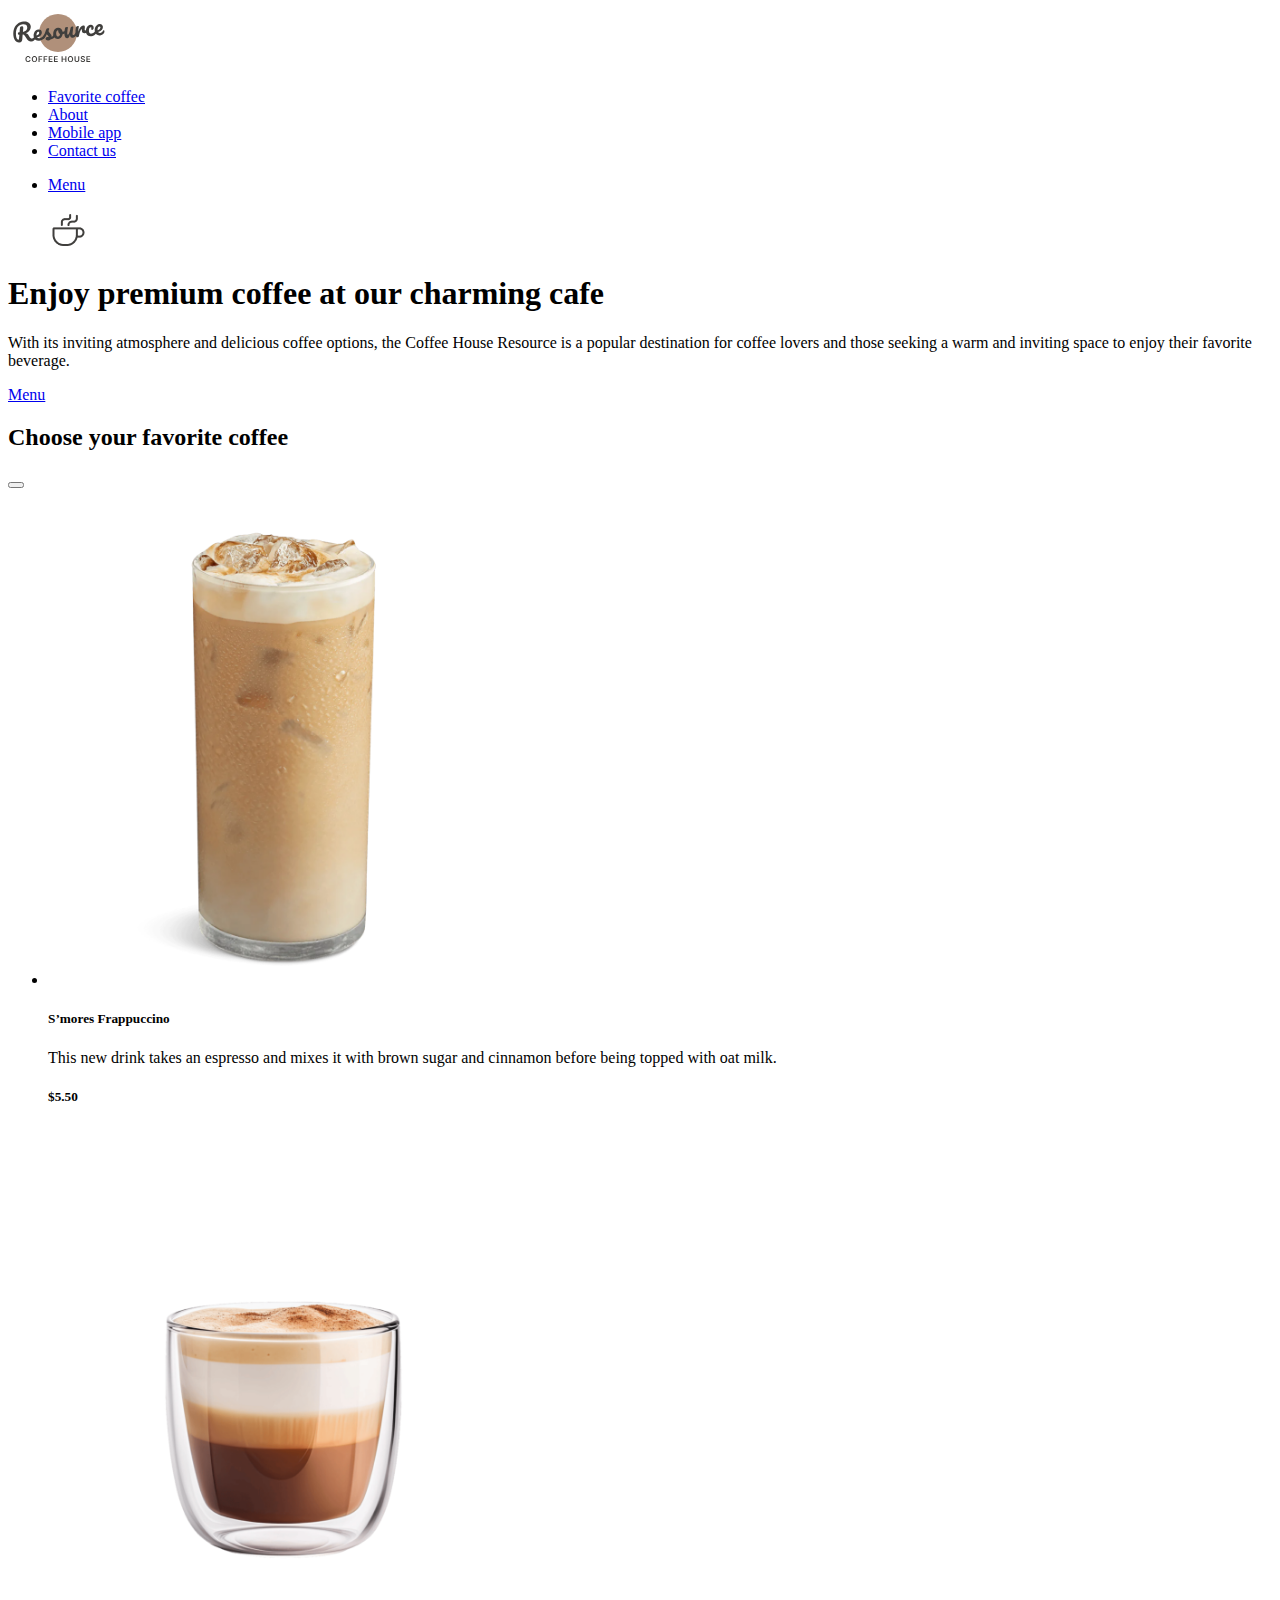
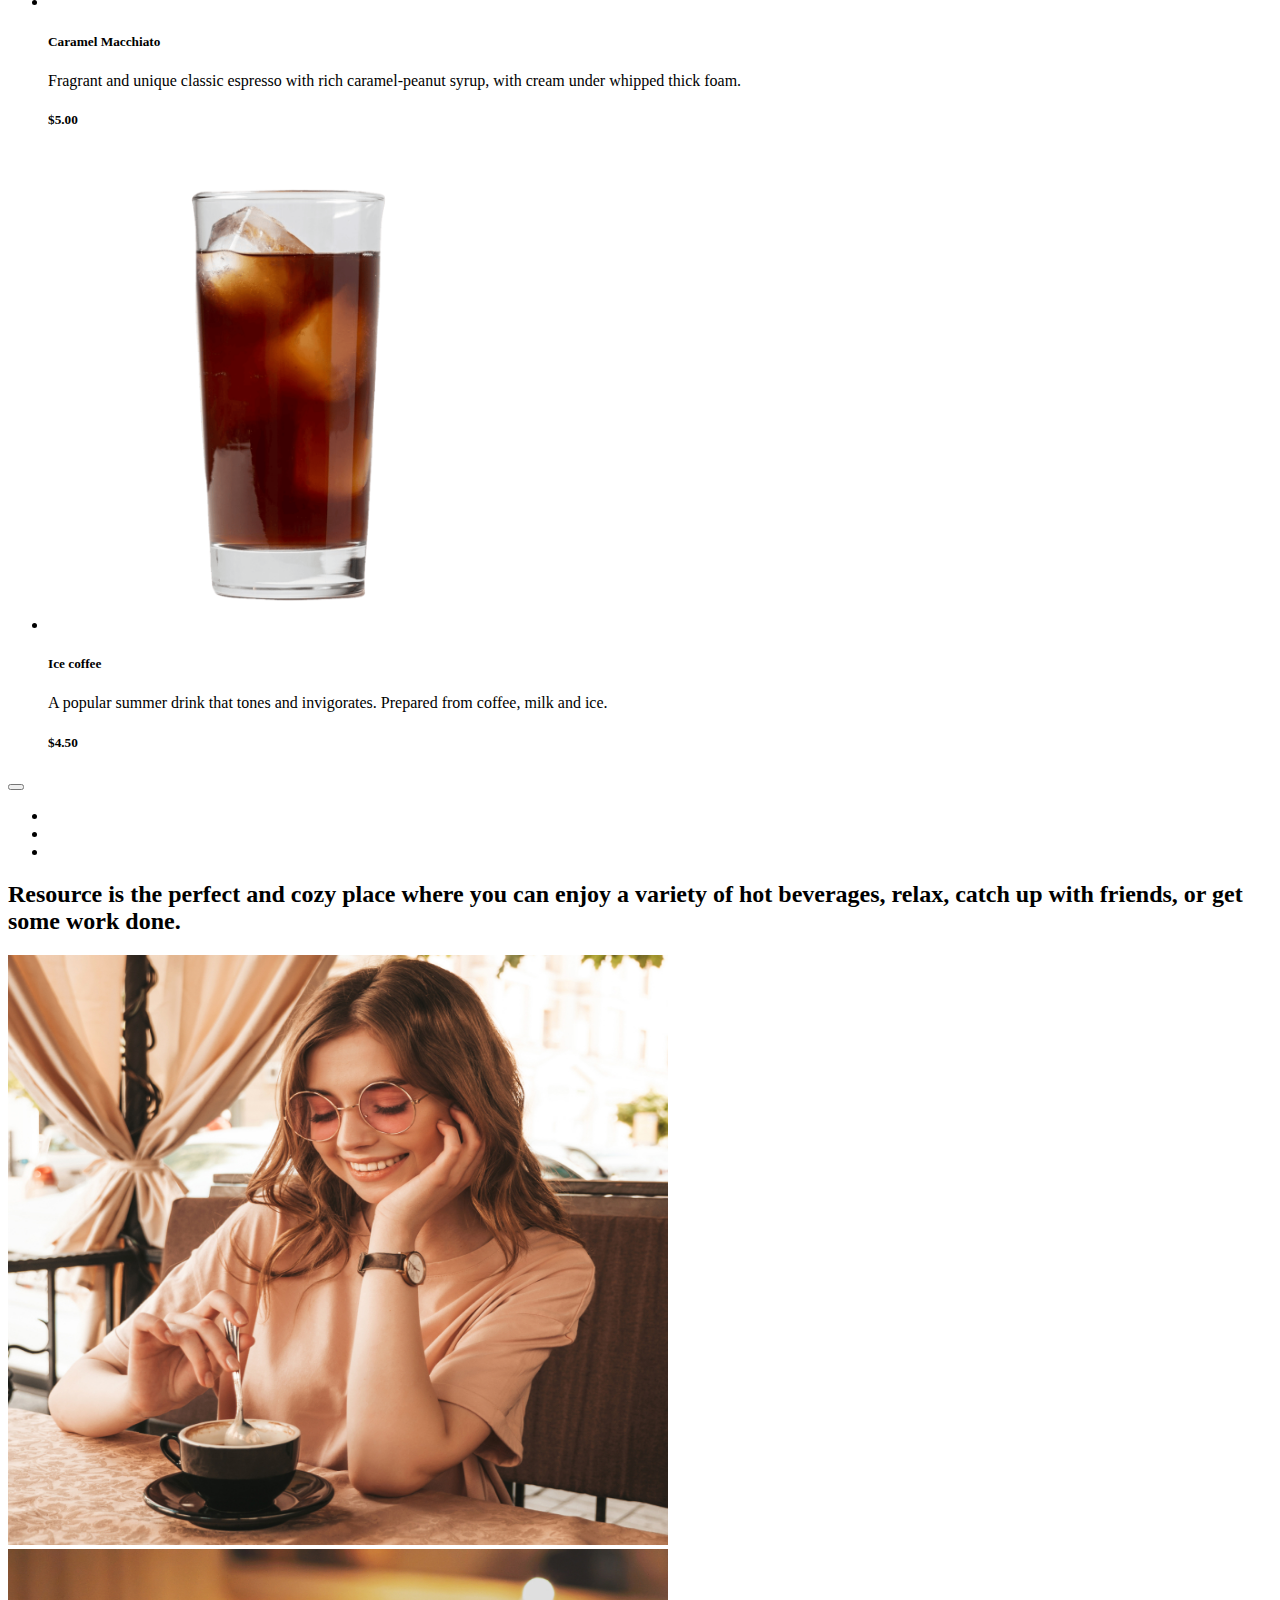
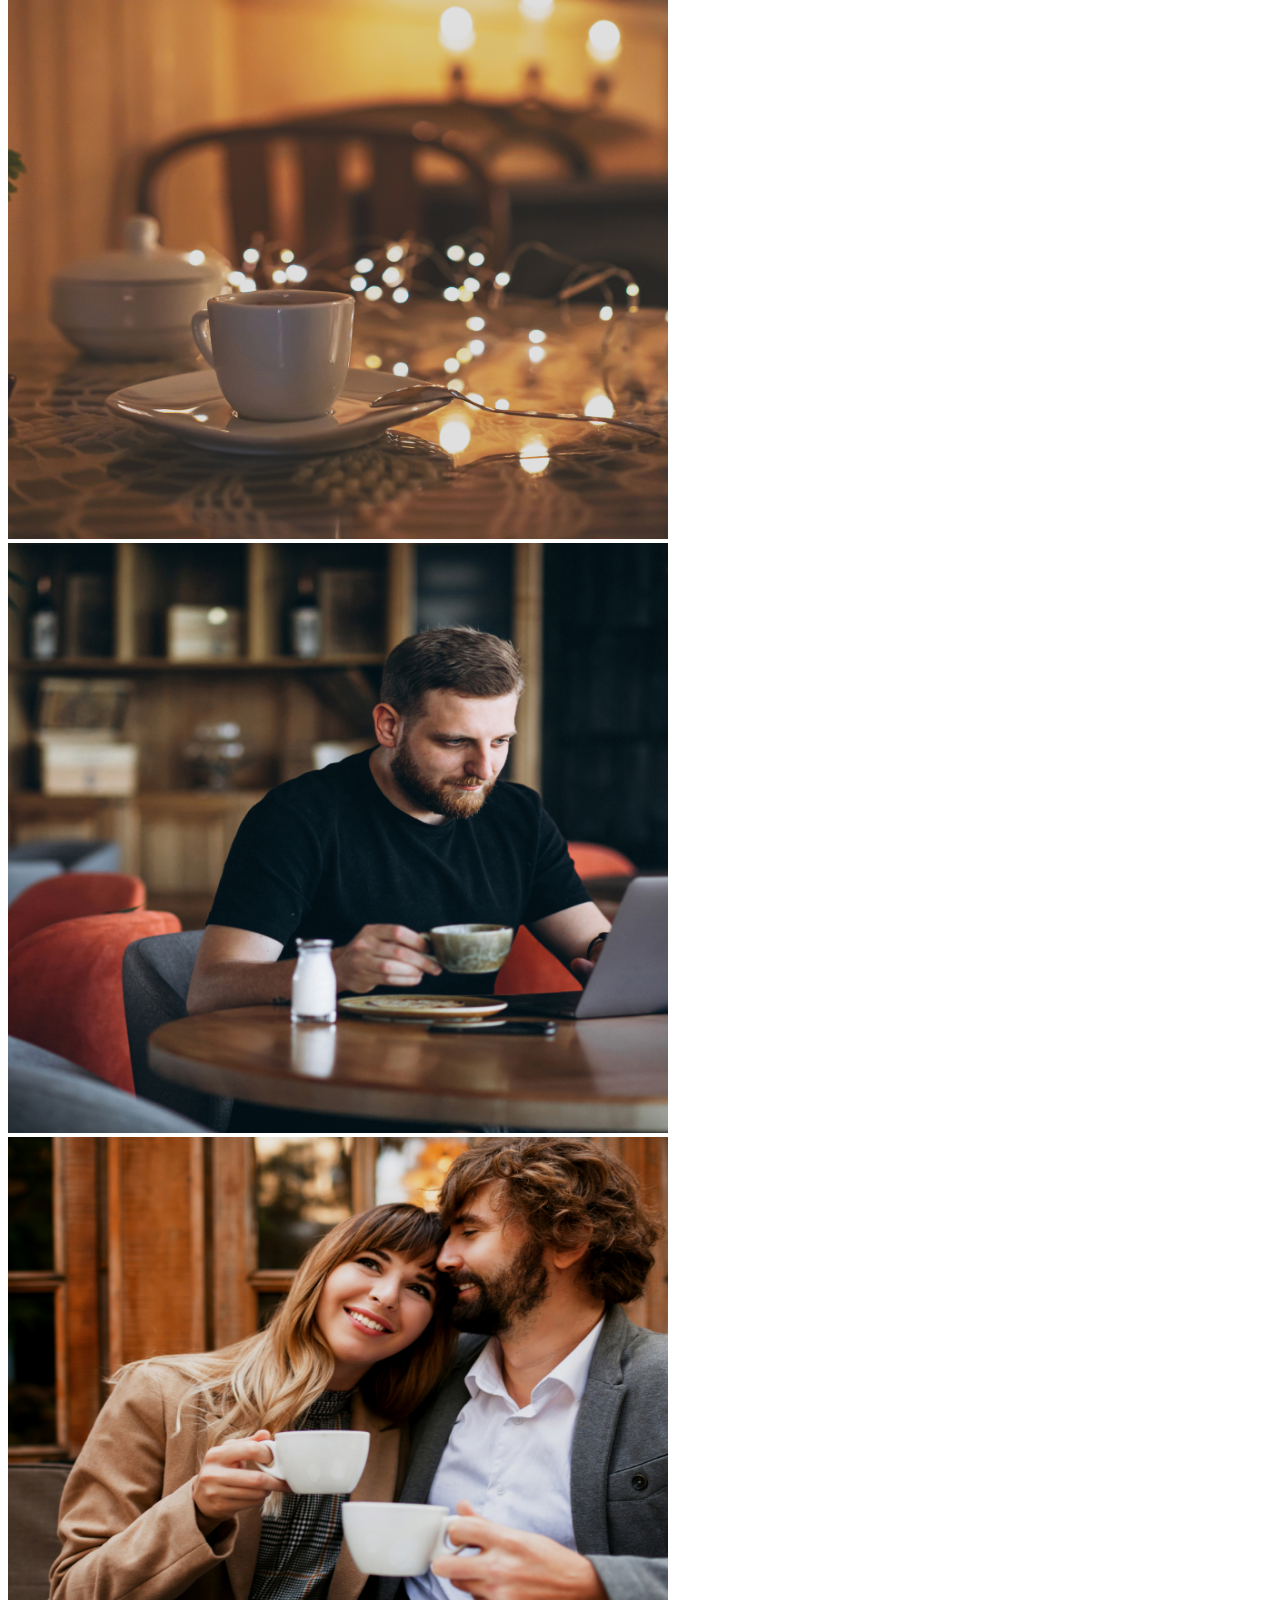
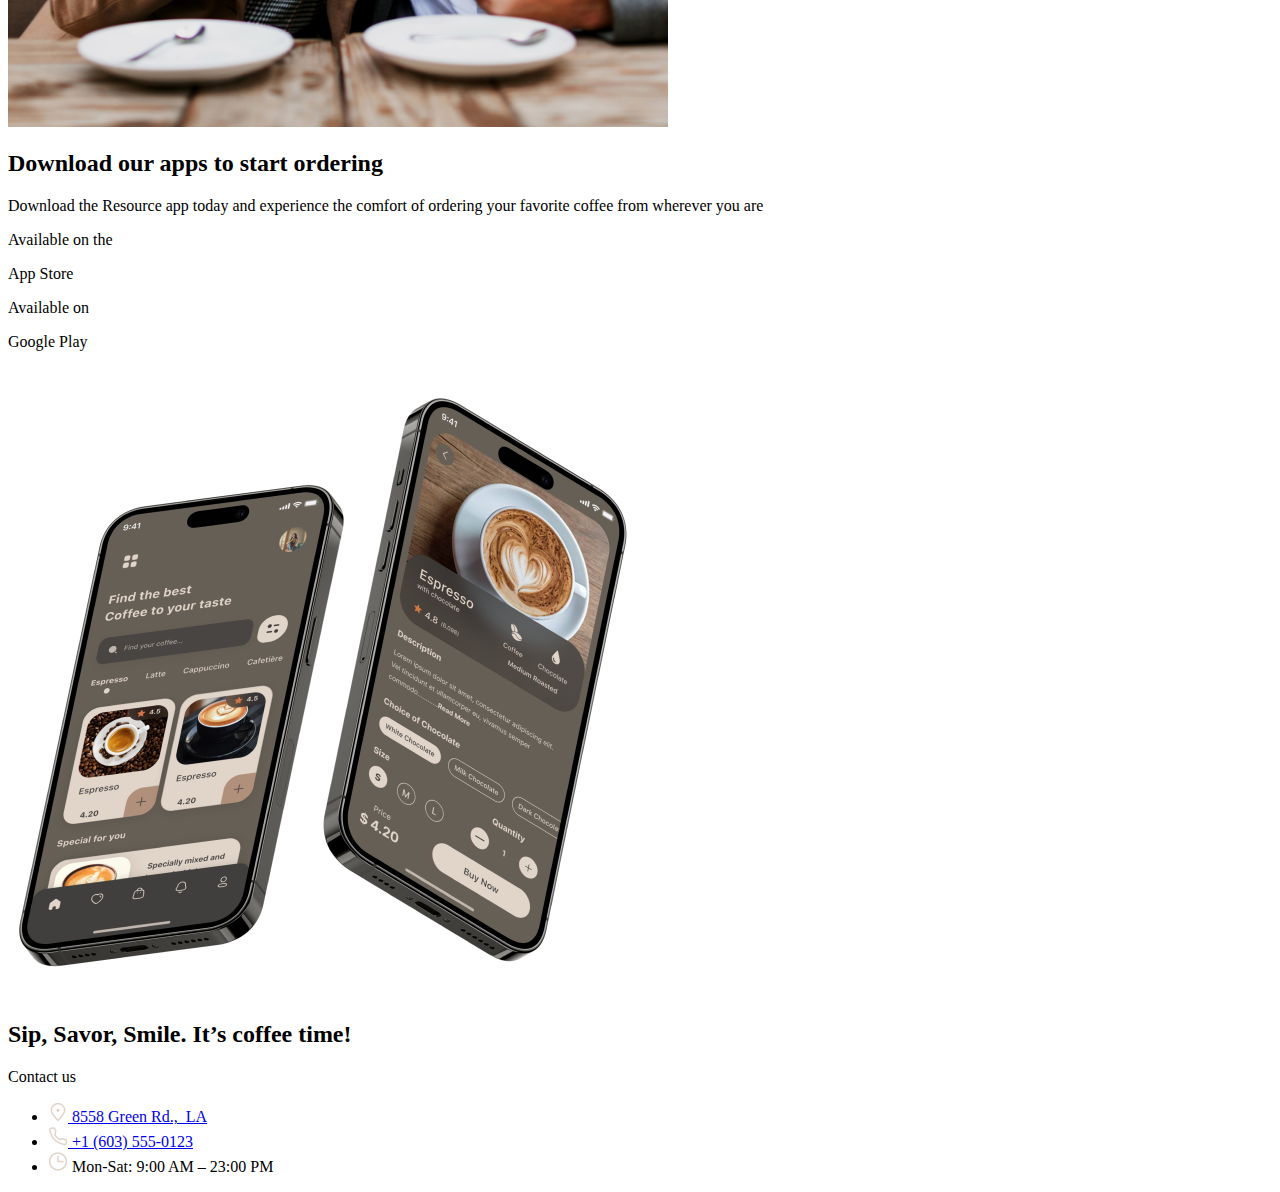
==== coffee-house/index.html @ 1611b00a "feat: add all code in  index.html" ====
<!DOCTYPE html>
<html lang="en">
  <head>
    <meta charset="UTF-8">
    <meta name="viewport" content="width=device-width, initial-scale=1.0">
    <link rel="stylesheet" href="./src/css/style.css">
    <link
      rel="shortcut icon"
      href="./src/assets/icons/imgonline-com-ua-favicon-4GLVFytYaJ9T.ico"
    >
    <link rel="preconnect" href="https://fonts.googleapis.com">
    <link rel="preconnect" href="https://fonts.gstatic.com" crossorigin>
    <link
      href="https://fonts.googleapis.com/css2?family=Inter:wght@400;600&display=swap"
      rel="stylesheet"
    >
    <title>Coffee house</title>
  </head>

  <body class="body">
    <div class="wrapper">
      <header class="header">
        <a class="header-logo-link menu-logo" href="#">
          <span class="logo"
            ><img src="./src/assets/icons/logo.svg" alt="logo"
            ></span>
        </a>
        <div class="header-menu">
          <div class="burger"></div>
          <nav class="nav-menu">
            <ul class="nav-list">
              <li class="nav-item">
                <a class="nav-link" href="#favourites-coffee"
                  >Favorite coffee</a
                >
              </li>
              <li class="nav-item">
                <a class="nav-link" href="#about">About</a>
              </li>
              <li class="nav-item">
                <a class="nav-link" href="#mobile-app">Mobile app</a>
              </li>
              <li class="nav-item">
                <a class="nav-link" href="#footer">Contact us</a>
              </li>
              <li class="nav-item">
                <a
                  class="nav-link menu-link"
                  href="./src/menu.html"
                  target="_blank"
                >
                  <p class="header-coffee">Menu</p>
                  <div>
                    <img
                      src="./src/assets/icons/coffee-cup.png"
                      alt="coffee-cup"
                    >
                  </div>
                </a>
              </li>
            </ul>
          </nav>
        </div>
      </header>
      <main>
        <section id="enjoy">
          <div class="enjoy-block">
            <div class="enjoy-text-block">
              <h1 class="title-enjoy titles">
                <span class="title-span">Enjoy</span> premium coffee at our
                charming cafe
              </h1>
              <p class="subtitle-enjoy">
                With its inviting atmosphere and delicious coffee options, the
                Coffee House Resource is a popular destination for coffee lovers
                and those seeking a warm and inviting space to enjoy their
                favorite beverage.
              </p>
              <a href="./src/menu.html" target="_blank">
                <div class="btn-menu"><p>Menu</p></div>
              </a>
            </div>
          </div>
        </section>
        <section id="favourites-coffee">
          <h2 class="titles title-favourites">
            Choose your <span class="title-span">favorite</span> coffee
          </h2>
          <div class="slider-block">
            <button class="arrow-button prev-btn"></button>
            <div class="slider-container">
              <ul class="slider">
                <li class="slider-item">
                  <div class="coffee-block">
                    <img
                      src="./src/assets/main-img/coffee-slider-1.png"
                      alt="coffee-slider-1"
                      width="480"
                      height="480"
                    >
                    <h5 class="slider-description">S’mores Frappuccino</h5>
                    <p class="slider-subtitle">
                      This new drink takes an espresso and mixes it with brown
                      sugar and cinnamon before being topped with oat milk.
                    </p>
                    <h5 class="slider-description">$5.50</h5>
                  </div>
                </li>
                <li class="slider-item">
                  <div class="coffee-block">
                    <img
                      src="./src/assets/main-img/coffee-slider-2.png"
                      alt="coffee-slider-2"
                      width="480"
                      height="480"
                    >
                    <h5 class="slider-description">Caramel Macchiato</h5>
                    <p class="slider-subtitle">
                      Fragrant and unique classic espresso with rich
                      caramel-peanut syrup, with cream under whipped thick foam.
                    </p>
                    <h5 class="slider-description">$5.00</h5>
                  </div>
                </li>
                <li class="slider-item">
                  <div class="coffee-block">
                    <img
                      src="./src/assets/main-img/coffee-slider-3.png"
                      alt="coffee-slider-3"
                      width="480"
                      height="480"
                    >
                    <h5 class="slider-description">Ice coffee</h5>
                    <p class="slider-subtitle">
                      A popular summer drink that tones and invigorates.
                      Prepared from coffee, milk and ice.
                    </p>
                    <h5 class="slider-description">$4.50</h5>
                  </div>
                </li>
              </ul>
            </div>
            <button class="arrow-button next-btn"></button>
          </div>
          <ul class="indicators-block">
            <li class="indicator active-indicator"></li>
            <li class="indicator"></li>
            <li class="indicator"></li>
          </ul>
        </section>
        <section id="about">
          <h2 class="titles title-about">
            Resource is
            <span class="title-span"> the perfect and cozy place</span> where
            you can enjoy a variety of hot beverages, relax, catch up with
            friends, or get some work done.
          </h2>
          <div class="img-block">
            <div class="first-img-block">
              <div class="each-img-block">
                <img
                  class="img-about"
                  src="./src/assets/main-img/about-1.jpg"
                  alt="about"
                  width="660"
                  height="590"
                >
              </div>
              <div class="each-img-block-small">
                <img
                  class="img-about-small"
                  src="./src/assets/main-img/about-2.jpg"
                  alt="about"
                  width="660"
                  height="590"
                >
              </div>
            </div>
            <div class="second-img-block">
              <div class="each-img-block-small">
                <img
                  class="img-about-small"
                  src="./src/assets/main-img/about-3.jpg"
                  alt="about"
                  width="660"
                  height="590"
                >
              </div>
              <div class="each-img-block">
                <img
                  class="img-about"
                  src="./src/assets/main-img/about-4.jpg"
                  alt="about"
                  width="660"
                  height="590"
                >
              </div>
            </div>
          </div>
        </section>
        <section id="mobile-app">
          <div class="text-block-app">
            <h2 class="titles title-app">
              <span class="title-span">Download</span>
              our apps to start ordering
            </h2>
            <p class="app-subtitle">
              Download the Resource app today and experience the comfort of
              ordering your favorite coffee from wherever you are
            </p>
            <div class="download-block">
              <div class="download apple-load">
                <p class="first-apple-subtitle">Available on the</p>
                <p>App Store</p>
              </div>
              <div class="download google-load">
                <p class="first-google-subtitle">Available on</p>
                <p class="last-google-subtitle">Google Play</p>
              </div>
            </div>
          </div>
          <div class="img-app">
            <img src="./src/assets/main-img/mobile-screens.png" alt="mobile-screens">
          </div>
        </section>
      </main>
      <footer id="footer">
        <div class="visit-us">
          <h2 class="titles title-footer">
            Sip, Savor, Smile. <span class="title-span">It’s coffee time!</span>
          </h2>
          <div class="icons-contacts">
            <a href="https://twitter.com/?lang=uk" target="_blank">
              <div class="icon-contacts twiter"></div>
            </a>
            <a href="https://www.instagram.com/" target="_blank">
              <div class="icon-contacts instagram"></div>
            </a>
            <a href="https://uk-ua.facebook.com/" target="_blank">
              <div class="icon-contacts facebook"></div>
            </a>
          </div>
        </div>
        <div class="contacts">
          <p class="title-contact">Contact us</p>
          <ul class="contacts-list">
            <li class="contacts-item">
              <a
                class="contacts-link"
                href="https://www.google.com/maps/search/8558+Green+Rd,+%D0%A0%D0%B8%D0%B2%D1%81,+LA,+%D0%A1%D0%A8%D0%90/@34.0206085,-118.7413744,10z/data=!3m1!4b1?entry=ttu"
                target="_blank"
              >
                <span class="logo-contacts"
                  ><img src="./src/assets/icons/pin-alt.png" alt="location"
                  >
                </span>
                <span>8558 Green Rd.,&nbsp;&nbsp;LA</span>
              </a>
            </li>
            <li class="contacts-item">
              <a class="contacts-link" href="tel:+1%20(603)%20555-0123">
                <span class="logo-contacts"
                  ><img src="./src/assets/icons/phone.png" alt="phone"
                  >
                </span>
                <span>+1 (603) 555-0123</span>
              </a>
            </li>
            <li class="contacts-item">
              <span class="logo-contacts"
                ><img src="./src/assets/icons/clock.png" alt="clock"
                >
              </span>
              <span>Mon-Sat: 9:00 AM – 23:00 PM</span>
            </li>
          </ul>
        </div>
      </footer>
    </div>
    <div class="overlay"></div>
    <script type="module" src="./src/utils/index.js"></script>
  </body>
</html>
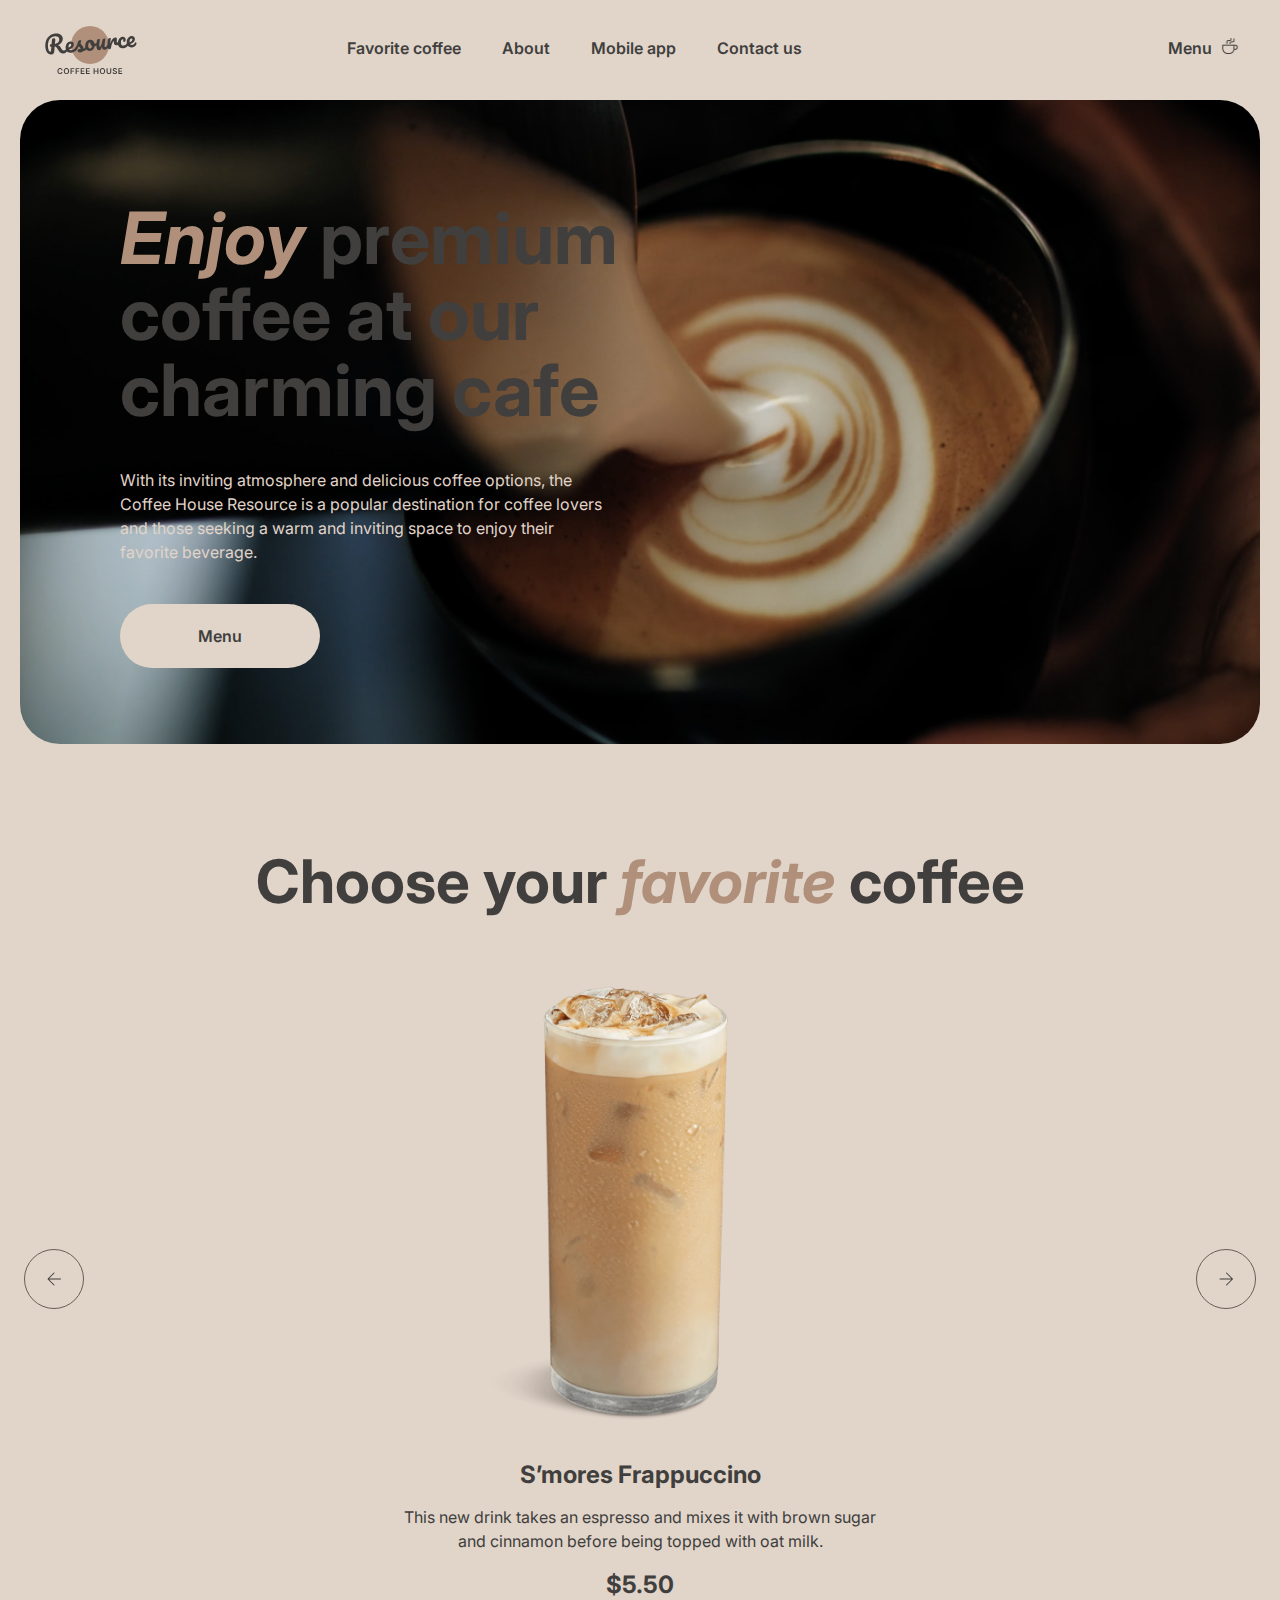
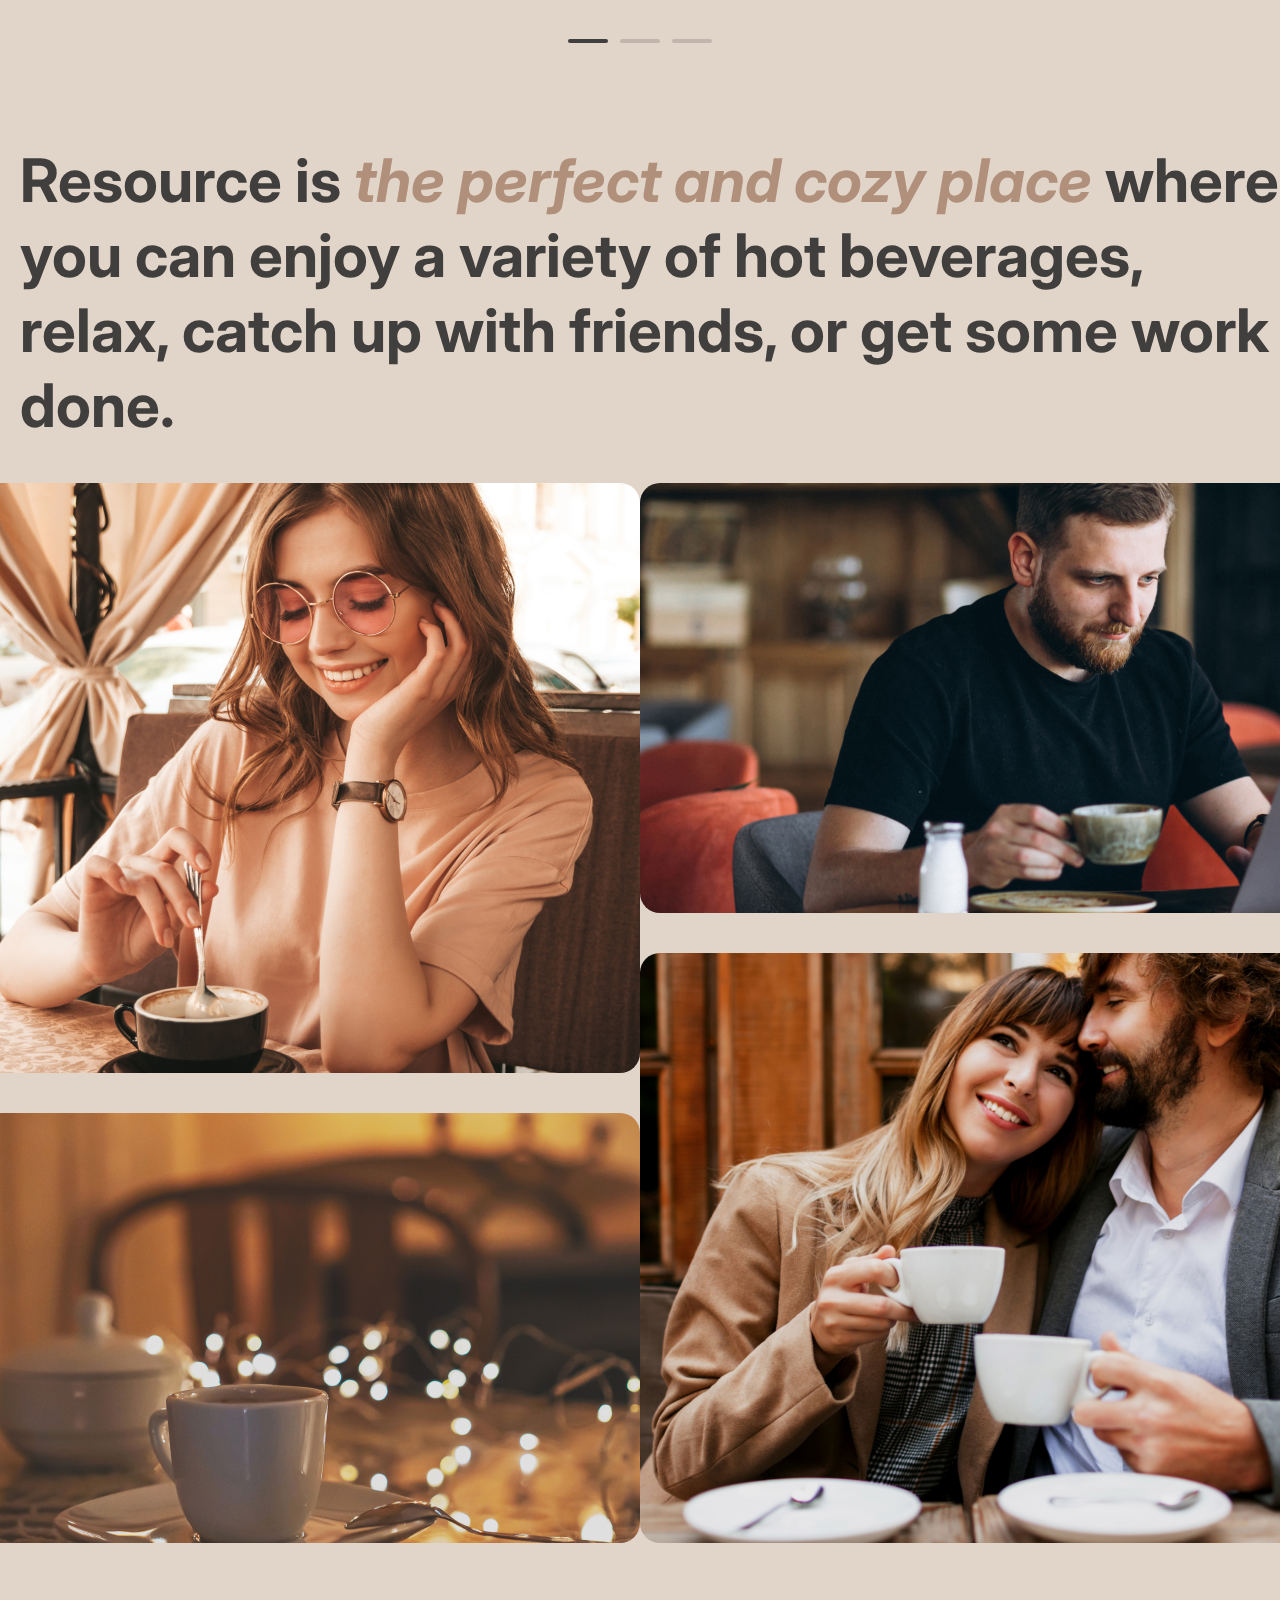
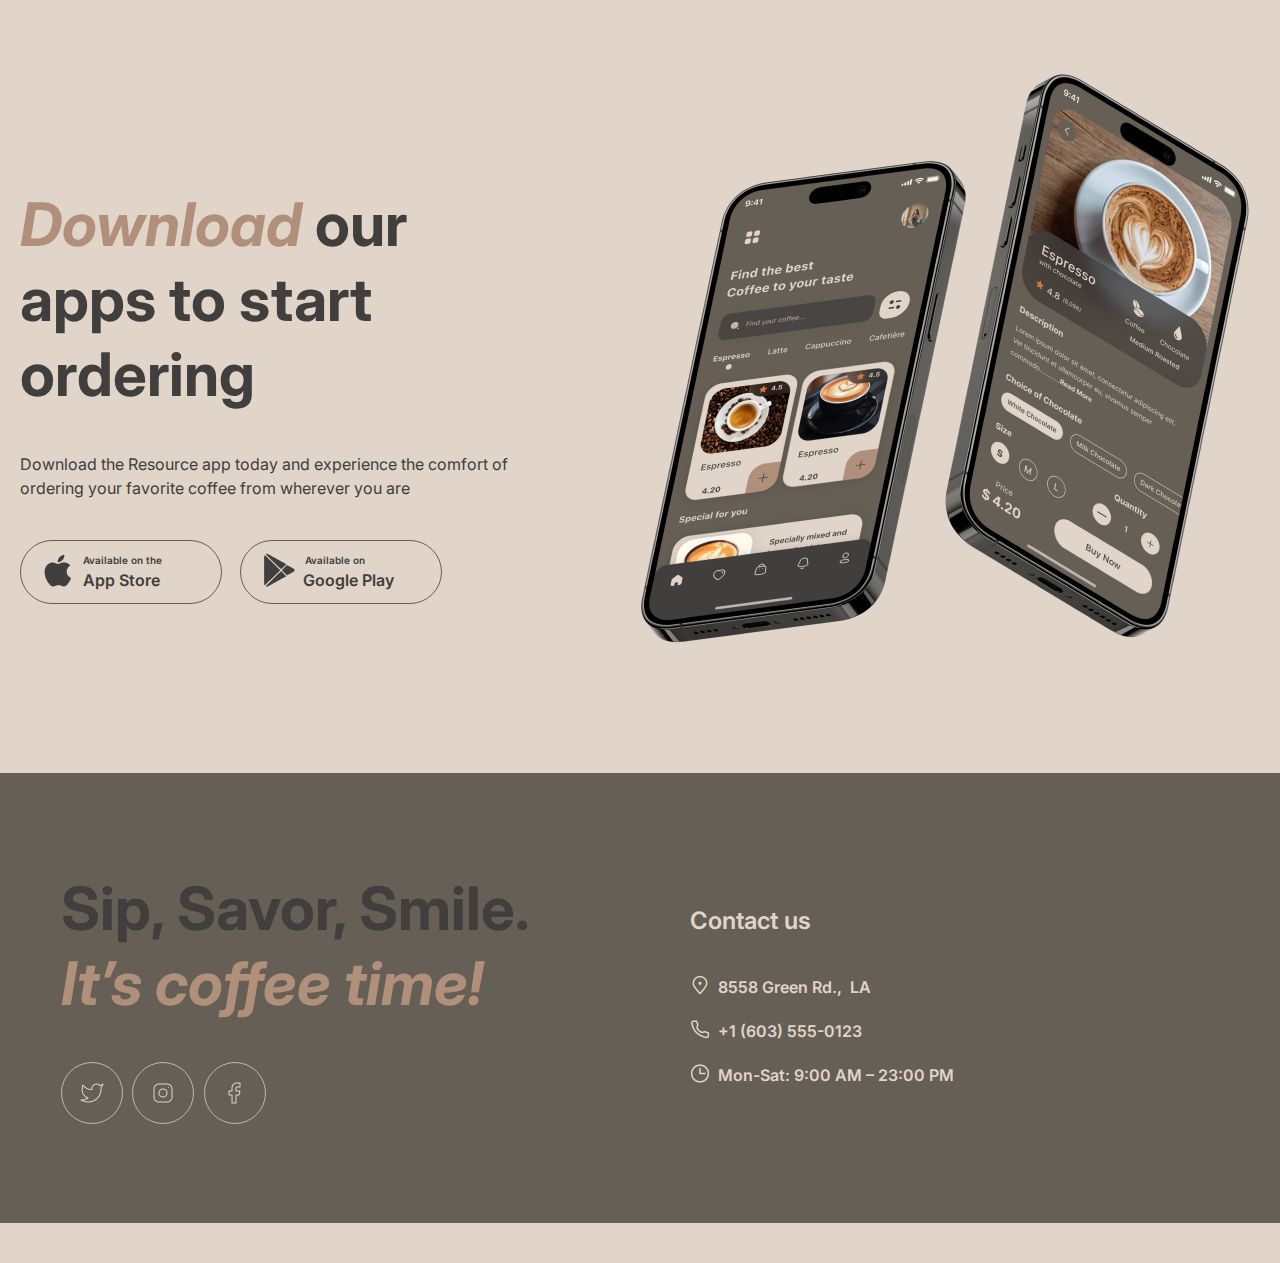
==== commit f588bff8: "feat: add size to img" ====
--- a/coffee-house/index.html
+++ b/coffee-house/index.html
@@ -54,6 +54,7 @@
                     <img
                       src="./src/assets/icons/coffee-cup.png"
                       alt="coffee-cup"
+                      width="20" height="20"
                     >
                   </div>
                 </a>
--- a/coffee-house/src/css/style.css
+++ b/coffee-house/src/css/style.css
@@ -0,0 +1,758 @@
+@charset "UTF-8";
+@import url("https://fonts.cdnfonts.com/css/inter?styles=29141");
+/*Normalize*/
+* {
+  padding: 0;
+  margin: 0;
+  border: 0;
+}
+*:before, *:after {
+  box-sizing: border-box;
+}
+
+:focus,
+:active {
+  outline: none;
+}
+
+a {
+  text-decoration: none;
+  color: inherit;
+}
+a:focus, a:active {
+  outline: none;
+}
+
+.card-cost:hover, .card-description:hover, .card-name:hover {
+  color: #b0907a;
+  text-shadow: 0.0125rem 0.0125rem 0.0625rem #403f3d;
+}
+
+html {
+  scroll-behavior: smooth;
+}
+
+.body {
+  margin: 0rem auto;
+  box-sizing: border-box;
+  font-family: "Inter", sans-serif;
+  font-style: normal;
+  font-weight: 600;
+  font-size: 1rem;
+  line-height: 1.5rem;
+  color: #403f3d;
+  background-color: #e1d4c9;
+  overflow-x: hidden;
+}
+.body.active {
+  overflow-y: hidden;
+  z-index: 1002;
+}
+
+.overlay {
+  position: fixed;
+  top: 0;
+  left: 0;
+  width: 100%;
+  height: 100%;
+  background-color: rgba(0, 0, 0, 0.5);
+  z-index: 999;
+  display: none;
+}
+.overlay.active {
+  display: block;
+}
+
+li {
+  list-style: none;
+}
+
+.wrapper {
+  max-width: 90rem;
+  width: 100%;
+  min-height: 100%;
+  display: flex;
+  flex-direction: column;
+  justify-content: center;
+  align-items: center;
+  margin: 0 auto;
+}
+
+.header {
+  width: 100%;
+  display: flex;
+  justify-content: space-between;
+  padding-bottom: 0.9rem;
+}
+
+.header-logo-link {
+  padding: 1.25rem 0rem 0rem 2.5rem;
+}
+.header-logo-link:hover:not(.menu-logo) {
+  transform: scale(1.1);
+}
+
+.menu-logo {
+  cursor: default;
+}
+
+.header-menu {
+  display: flex;
+  padding: 2.25rem 2.1rem 0rem 0rem;
+}
+
+.nav-item {
+  display: inline;
+}
+
+.nav-link {
+  margin-right: 2.3rem;
+  padding-bottom: 0.4rem;
+  position: relative;
+}
+.nav-link:not(.menu-underline)::before {
+  content: "";
+  position: absolute;
+  bottom: 0;
+  left: 50%;
+  width: 0;
+  height: 0.15rem;
+  background-color: #403f3d;
+  transition: all 0.4s ease-in;
+  transform: translateX(-50%);
+}
+.nav-link:not(.menu-underline):hover::before {
+  width: 100%;
+}
+
+.menu-link {
+  margin: 0rem 0.4rem 0rem 20.35rem;
+  display: inline-flex;
+}
+
+.header-coffee {
+  padding-right: 0.5rem;
+}
+
+.menu-underline {
+  border-bottom: 0.15rem solid #403f3d;
+  padding-bottom: 0rem;
+  cursor: default;
+}
+
+#enjoy {
+  height: 40.2rem;
+  margin: 0 2.5rem;
+  background: url(../assets/main-img/img-hero.jpg) center no-repeat;
+  background-size: cover;
+  border-radius: 2.5rem;
+}
+
+.enjoy-block {
+  width: 50%;
+  height: 100%;
+  float: left;
+  padding: 6.25rem 0rem 0rem 6.25rem;
+  box-sizing: border-box;
+}
+.enjoy-block:nth-child(3) {
+  margin-right: 0;
+}
+
+.titles {
+  font-size: 3.75rem;
+  line-height: 4.6875rem;
+  color: #403f3d;
+  text-align: center;
+}
+
+.title-enjoy {
+  font-size: 4.5rem;
+  line-height: 4.725rem;
+  text-align: left;
+}
+
+.title-span {
+  font-family: "Inter", sans-serif;
+  font-style: italic;
+  line-height: 105%;
+  color: #b0907a;
+}
+
+.subtitle-enjoy {
+  font-weight: 400;
+  color: #e1d4c9;
+  padding: 2.55rem 2rem 2.5rem 0.025rem;
+}
+
+.btn-menu {
+  width: 12.5rem;
+  height: 4rem;
+  text-align: center;
+  border-radius: 6.25rem;
+  border: none;
+  cursor: pointer;
+  transition: all 0.4s ease-out;
+  font-weight: 600;
+  font-size: 1rem;
+  line-height: 1.5rem;
+  color: #403f3d;
+  background-color: #e1d4c9;
+}
+.btn-menu:hover {
+  transform: scale(1.05);
+  filter: drop-shadow(0.3125rem 0.3125rem 1.875rem #f8f2f2);
+}
+.btn-menu > p {
+  padding-top: 1.25rem;
+}
+.btn-menu:hover {
+  display: flex;
+  color: #665f55;
+  background: url(../assets/icons/coffee-cup.png) no-repeat #b0907a;
+  background-position: right 4rem bottom 1.4rem;
+}
+.btn-menu:hover > p {
+  margin: 0.1rem 0rem 0rem 4.2rem;
+}
+
+.title-favourites {
+  padding: 6.25rem 0rem 2.5rem 0rem;
+}
+
+.slider-block {
+  display: flex;
+  flex-direction: row;
+  justify-content: center;
+  align-items: center;
+  justify-content: space-between;
+  padding: 0rem 2.75rem;
+}
+
+.slider-container {
+  width: 30rem;
+  height: 40rem;
+  display: flex;
+  flex-direction: row;
+  overflow: hidden;
+}
+
+.slider-item {
+  width: 30rem;
+  height: 40rem;
+}
+
+.slider-description {
+  font-size: 1.5rem;
+  line-height: 1.875rem;
+  text-align: center;
+  padding-top: 0.95rem;
+}
+
+.slider-subtitle {
+  padding: 0.95rem 0rem 0.1rem 0rem;
+  text-align: center;
+  font-weight: 400;
+}
+
+.arrow-button {
+  width: 3.75rem;
+  height: 3.75rem;
+  text-align: center;
+  border-radius: 6.25rem;
+  border: none;
+  cursor: pointer;
+  transition: all 0.4s ease-out;
+  border: 0.0625rem solid #665f55;
+  background-color: inherit;
+}
+.arrow-button:hover {
+  transform: scale(1.05);
+  filter: drop-shadow(0.3125rem 0.3125rem 1.875rem #f8f2f2);
+}
+
+.prev-btn {
+  background: url(../assets/icons/arrow-left.png) center no-repeat;
+}
+.prev-btn:hover {
+  background: url(../assets/icons/arrow-left-hover.png) center no-repeat #665f55;
+}
+
+.next-btn {
+  background: url(../assets/icons/arrow-right.png) center no-repeat;
+}
+.next-btn:hover {
+  background: url(../assets/icons/arrow-right-hover..png) center no-repeat #665f55;
+}
+
+.indicators-block {
+  display: flex;
+  flex-direction: row;
+  justify-content: center;
+  padding: 2.5rem 0rem 6.25rem 0.8rem;
+}
+
+.indicator {
+  width: 2.5rem;
+  height: 0.25rem;
+  margin-right: 0.75rem;
+  border-radius: 6.25rem;
+  background-color: #c1b6ad;
+  cursor: pointer;
+}
+.indicator:hover {
+  background-color: #b0907a;
+}
+
+.active-indicator {
+  background-color: #403f3d;
+}
+
+.title-about {
+  text-align: left;
+  padding-left: 2.5rem;
+}
+
+.img-block {
+  display: flex;
+  justify-content: space-evenly;
+  padding-top: 2.5rem;
+}
+
+.first-img-block {
+  display: flex;
+  flex-direction: column;
+  align-content: space-between;
+}
+
+.second-img-block {
+  display: flex;
+  flex-direction: column;
+  align-content: space-between;
+}
+
+.each-img-block {
+  width: 41.25rem;
+  height: 36.875rem;
+  border-radius: 1.25rem;
+  overflow: hidden;
+  cursor: pointer;
+  margin-bottom: 2.5rem;
+}
+
+.each-img-block-small {
+  width: 41.25rem;
+  height: 26.875rem;
+  border-radius: 1.25rem;
+  overflow: hidden;
+  cursor: pointer;
+  margin-bottom: 2.5rem;
+}
+
+.img-about {
+  width: 100%;
+  height: 100%;
+  -o-object-fit: cover;
+     object-fit: cover;
+  transform: scale(1.1);
+  transition: all 0.4s ease-out;
+}
+.img-about:hover {
+  transform: scale(1);
+}
+
+.img-about-small {
+  width: 100%;
+  height: 100%;
+  -o-object-fit: cover;
+     object-fit: cover;
+  transform: scale(1.1);
+  transition: all 0.4s ease-out;
+}
+.img-about-small:hover {
+  transform: scale(1);
+}
+
+#mobile-app {
+  display: flex;
+  flex-direction: row;
+  justify-content: space-around;
+  padding-bottom: 5.85rem;
+}
+
+.text-block-app {
+  padding: 12.8rem 0rem 0rem 2.5rem;
+}
+
+.title-app {
+  text-align: left;
+  padding-right: 6.5rem;
+}
+
+.app-subtitle {
+  padding: 2.5rem 7rem 2.45rem 0rem;
+  font-weight: 400;
+}
+
+.download-block {
+  display: flex;
+}
+
+.download {
+  width: 12.5rem;
+  height: 3.9rem;
+  text-align: center;
+  border-radius: 6.25rem;
+  border: none;
+  cursor: pointer;
+  transition: all 0.4s ease-out;
+  border: 0.0625rem solid #665f55;
+  text-align: center;
+}
+.download:hover {
+  transform: scale(1.05);
+  filter: drop-shadow(0.3125rem 0.3125rem 1.875rem #f8f2f2);
+}
+
+.apple-load {
+  background: url(../assets/icons/apple-dark.png) no-repeat;
+  background-position: left 1.45rem bottom 1rem;
+}
+.apple-load:hover {
+  color: #e1d4c9;
+  background: url(../assets/icons/apple.png) no-repeat #665f55;
+  background-position: left 1.25rem bottom 0.9rem;
+}
+
+.google-load {
+  background: url(../assets/icons/google.png) no-repeat;
+  background-position: left 1.45rem bottom 1rem;
+  margin-left: 1.1rem;
+}
+.google-load:hover {
+  color: #e1d4c9;
+  background: url(../assets/icons/google-hover.png) no-repeat #665f55;
+  background-position: left 1.4rem bottom 0.9rem;
+}
+
+.first-apple-subtitle {
+  padding: 0.77rem 0rem 0.1rem 0.15rem;
+  font-size: 0.625rem;
+  line-height: 0.875rem;
+}
+
+.first-google-subtitle {
+  padding: 0.77rem 0.7rem 0.1rem 0rem;
+  font-size: 0.625rem;
+  line-height: 0.875rem;
+}
+
+.last-google-subtitle {
+  padding-left: 1rem;
+}
+
+.icon-contacts {
+  width: 3.75rem;
+  height: 3.75rem;
+  text-align: center;
+  border-radius: 6.25rem;
+  border: none;
+  cursor: pointer;
+  transition: all 0.4s ease-out;
+  border: 0.0625rem solid #c1b6ad;
+  background-color: inherit;
+}
+.icon-contacts:hover {
+  transform: scale(1.05);
+  filter: drop-shadow(0.3125rem 0.3125rem 1.875rem #f8f2f2);
+}
+
+.twiter {
+  background: url(../assets/icons/twiter.png) center no-repeat;
+}
+.twiter:hover {
+  background: url(../assets/icons/twiter-hover.png) center no-repeat #e1d4c9;
+}
+
+.instagram {
+  background: url(../assets/icons/instagram.png) center no-repeat;
+}
+.instagram:hover {
+  background: url(../assets/icons/instagram-hover.png) center no-repeat #e1d4c9;
+}
+
+.facebook {
+  background: url(../assets/icons/facebook.png) center no-repeat;
+}
+.facebook:hover {
+  color: #403f3d;
+  background: url(../assets/icons/facebook-hover.png) center no-repeat #e1d4c9;
+}
+
+.img-app {
+  padding: 3.8rem 2.5rem 0rem 0rem;
+}
+
+#footer {
+  width: 85rem;
+  height: 28.1rem;
+  display: flex;
+  margin-bottom: 2.5rem;
+  background-color: #665f55;
+  border-radius: 2.5rem;
+}
+
+.visit-us {
+  width: 50%;
+  padding: 6.1rem 8rem 0rem 6.3rem;
+}
+
+.title-footer {
+  padding-bottom: 2.6rem;
+  text-align: left;
+}
+
+.icons-contacts {
+  display: flex;
+  justify-content: start;
+}
+.icons-contacts > a {
+  padding-right: 0.6rem;
+}
+
+.contacts {
+  width: 50%;
+  padding: 8.3rem 8rem 0rem 0rem;
+}
+
+.title-contact {
+  font-size: 1.5rem;
+  line-height: 1.875rem;
+  color: #e1d4c9;
+}
+
+.contacts-list {
+  font-size: 1.5rem;
+  line-height: 1.875rem;
+  color: #e1d4c9;
+}
+
+.contacts-item {
+  font-size: 1rem;
+  line-height: 1.5rem;
+  padding-bottom: 0.65rem;
+}
+.contacts-item:first-child {
+  padding: 2.44rem 0rem 0.75rem;
+}
+.contacts-item:last-child {
+  display: flex;
+}
+
+.contacts-link {
+  position: relative;
+  display: flex;
+  width: 12rem;
+  padding-bottom: 0.4rem;
+}
+.contacts-link::before {
+  content: "";
+  position: absolute;
+  bottom: 0;
+  left: 50%;
+  width: 0;
+  height: 0.15rem;
+  background-color: #e1d4c9;
+  transition: all 0.4s ease-in;
+  transform: translateX(-50%);
+}
+.contacts-link:hover::before {
+  width: 100%;
+}
+
+.logo-contacts {
+  padding-right: 0.5rem;
+}
+
+.title-menu {
+  padding: 0rem 18rem;
+}
+
+.tabs {
+  display: flex;
+  flex-direction: row;
+  justify-content: center;
+  align-items: center;
+  padding: 2.4rem 0rem 2.46rem;
+}
+
+.tab-item {
+  display: flex;
+  align-items: center;
+  justify-content: space-evenly;
+  margin: 0rem 0.39rem;
+}
+.tab-item:first-child {
+  margin-right: 0.51rem;
+}
+.tab-item > .circle {
+  width: 1.875rem;
+  height: 1.875rem;
+  text-align: center;
+  border-radius: 6.25rem;
+  border: none;
+  cursor: pointer;
+  transition: all 0.4s ease-out;
+}
+.tab-item > .circle:hover {
+  transform: scale(1.05);
+  filter: drop-shadow(0.3125rem 0.3125rem 1.875rem #f8f2f2);
+}
+.tab-item:hover, .tab-item.active-btn {
+  color: #e1d4c9;
+  background-color: #665f55;
+}
+.tab-item:hover > .circle, .tab-item.active-btn > .circle {
+  background-color: #e1d4c9;
+}
+
+.coffee {
+  width: 7.1875rem;
+  height: 2.875rem;
+  text-align: center;
+  border-radius: 6.25rem;
+  border: none;
+  cursor: pointer;
+  transition: all 0.4s ease-out;
+  border: 0.0625rem solid #c1b6ad;
+}
+.coffee:hover {
+  transform: scale(1.05);
+  filter: drop-shadow(0.3125rem 0.3125rem 1.875rem #f8f2f2);
+}
+.coffee > .circle {
+  background: url(../assets/icons/🫖coffee.png) center no-repeat #c1b6ad;
+  margin-left: 0.075rem;
+}
+.coffee > p {
+  padding-right: 0.6rem;
+}
+
+.tea {
+  width: 5.625rem;
+  height: 2.875rem;
+  text-align: center;
+  border-radius: 6.25rem;
+  border: none;
+  cursor: pointer;
+  transition: all 0.4s ease-out;
+  border: 0.0625rem solid #c1b6ad;
+}
+.tea:hover {
+  transform: scale(1.05);
+  filter: drop-shadow(0.3125rem 0.3125rem 1.875rem #f8f2f2);
+}
+.tea > .circle {
+  background: url(../assets/icons/🫖.png) center no-repeat #c1b6ad;
+}
+.tea > p {
+  padding-right: 0.57rem;
+}
+
+.dessert {
+  width: 7.75rem;
+  height: 2.875rem;
+  text-align: center;
+  border-radius: 6.25rem;
+  border: none;
+  cursor: pointer;
+  transition: all 0.4s ease-out;
+  border: 0.0625rem solid #c1b6ad;
+}
+.dessert:hover {
+  transform: scale(1.05);
+  filter: drop-shadow(0.3125rem 0.3125rem 1.875rem #f8f2f2);
+}
+.dessert > .circle {
+  background: url(../assets/icons/cake.png) center no-repeat #c1b6ad;
+}
+.dessert > p {
+  padding-right: 0.45rem;
+}
+
+.menu-block {
+  display: flex;
+  flex-wrap: wrap;
+  justify-content: space-evenly;
+  align-content: space-around;
+  padding-bottom: 3.9rem;
+}
+
+.card-block {
+  width: 19.3rem;
+  height: 31.55rem;
+  margin-bottom: 2.38rem;
+  border: 0.0625rem solid #c1b6ad;
+  border-radius: 2.5rem;
+  cursor: pointer;
+}
+.card-block:hover {
+  transform: scale(1.01);
+  box-shadow: 0.2rem 0.2rem 0.2rem 0.2rem #403f3d;
+}
+
+.card-img-container {
+  width: 19.375rem;
+  height: 19.375rem;
+  overflow: hidden;
+  border-radius: 2.5rem;
+}
+
+.card-img {
+  width: 100%;
+  height: 100%;
+  -o-object-fit: cover;
+     object-fit: cover;
+  transform: scale(1.1);
+  transition: all 0.4s ease-out;
+}
+.card-img:hover {
+  transform: scale(1);
+}
+
+.card-block-text {
+  padding: 1.27rem 1.2rem 0.5rem 1.25rem;
+}
+
+.card-name {
+  font-size: 1.5rem;
+  line-height: 1.875rem;
+}
+
+.card-description {
+  height: 4.5rem;
+  padding: 0.65rem 0rem 0.8rem;
+  font-weight: 400;
+}
+
+.card-cost {
+  font-size: 1.5rem;
+  line-height: 1.875rem;
+}
+
+.loading-btn {
+  display: none;
+  width: 3.75rem;
+  height: 3.75rem;
+  text-align: center;
+  border-radius: 6.25rem;
+  border: none;
+  cursor: pointer;
+  transition: all 0.4s ease-out;
+  background: url(../assets/icons/refresh.png) center no-repeat;
+  border: 0.0625rem solid #665f55;
+}
+.loading-btn:hover {
+  transform: scale(1.05);
+  filter: drop-shadow(0.3125rem 0.3125rem 1.875rem #f8f2f2);
+}/*# sourceMappingURL=style.css.map */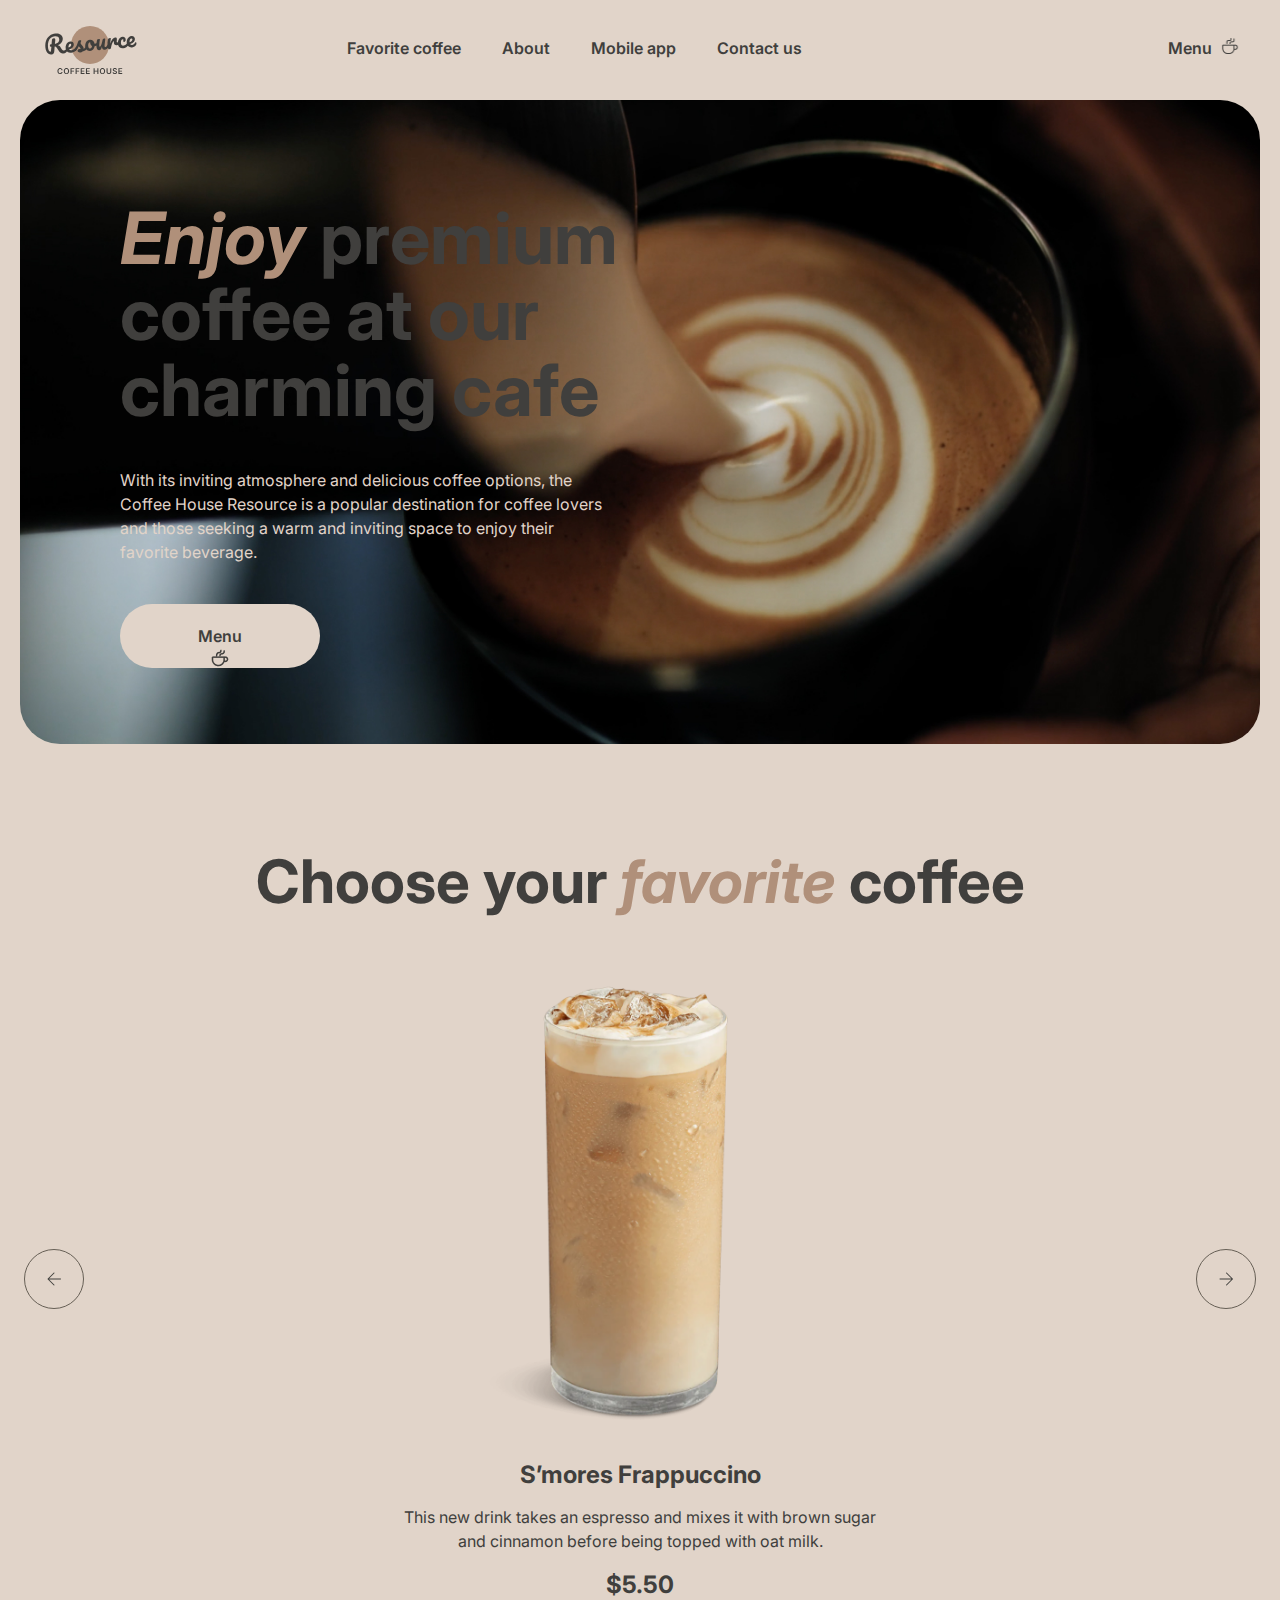
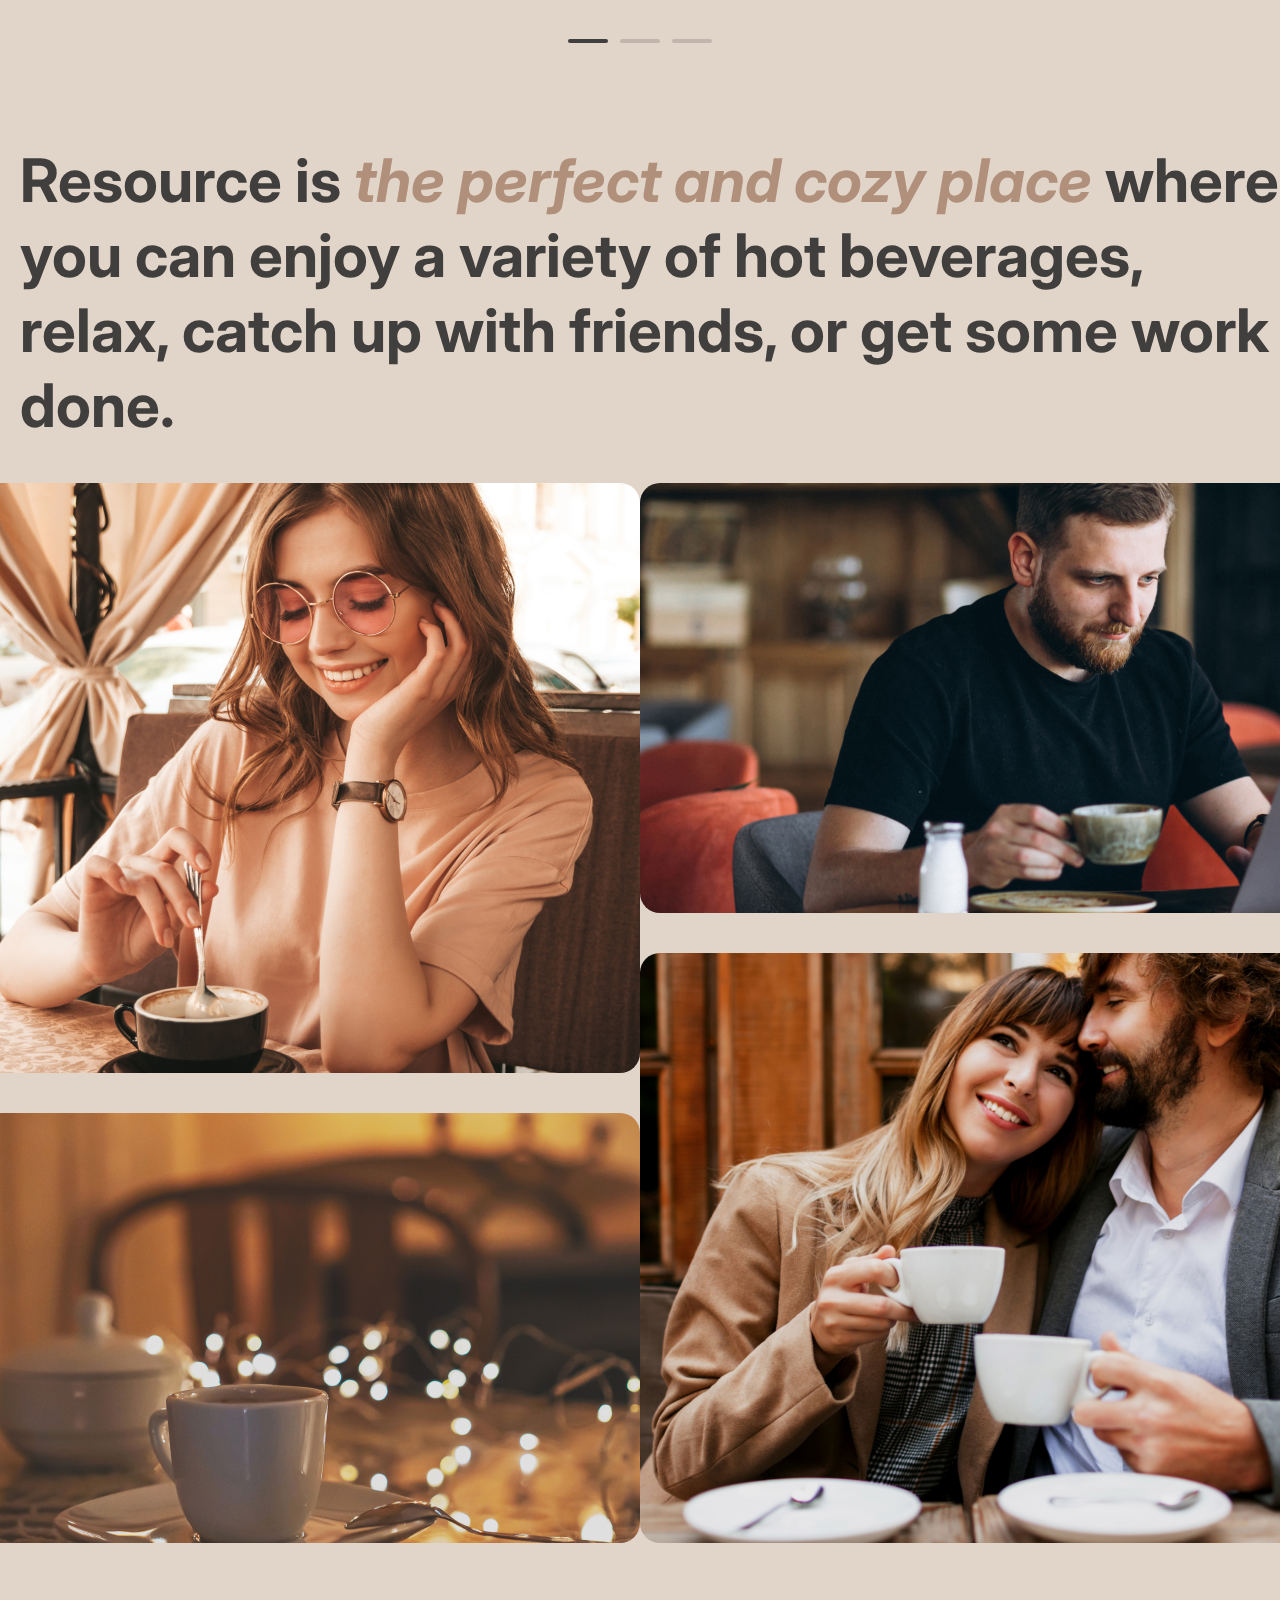
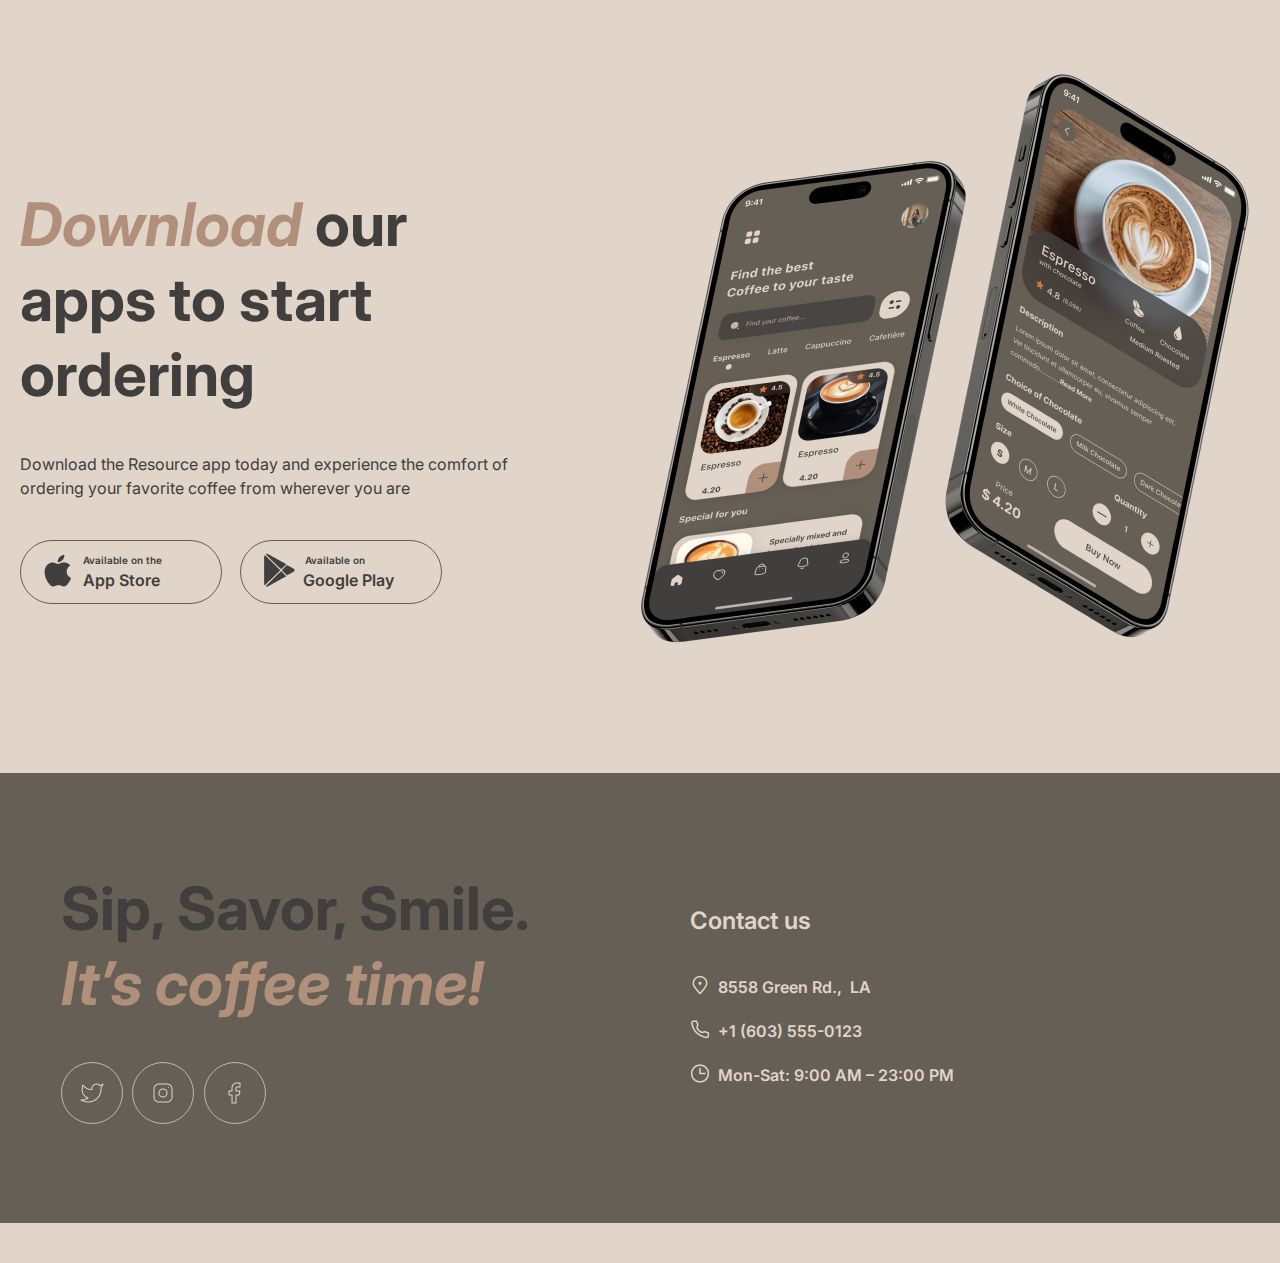
==== commit 6e2c8658: "fix: change html code" ====
--- a/coffee-house/index.html
+++ b/coffee-house/index.html
@@ -17,268 +17,241 @@
     <title>Coffee house</title>
   </head>
 
-  <body class="body">
+<body class="body">
     <div class="wrapper">
-      <header class="header">
-        <a class="header-logo-link menu-logo" href="#">
-          <span class="logo"
-            ><img src="./src/assets/icons/logo.svg" alt="logo"
-            ></span>
-        </a>
-        <div class="header-menu">
-          <div class="burger"></div>
-          <nav class="nav-menu">
-            <ul class="nav-list">
-              <li class="nav-item">
-                <a class="nav-link" href="#favourites-coffee"
-                  >Favorite coffee</a
-                >
-              </li>
-              <li class="nav-item">
-                <a class="nav-link" href="#about">About</a>
-              </li>
-              <li class="nav-item">
-                <a class="nav-link" href="#mobile-app">Mobile app</a>
-              </li>
-              <li class="nav-item">
-                <a class="nav-link" href="#footer">Contact us</a>
-              </li>
-              <li class="nav-item">
-                <a
-                  class="nav-link menu-link"
-                  href="./src/menu.html"
-                  target="_blank"
-                >
-                  <p class="header-coffee">Menu</p>
-                  <div>
-                    <img
-                      src="./src/assets/icons/coffee-cup.png"
-                      alt="coffee-cup"
-                      width="20" height="20"
+        <header class="header">
+            <a class="header-logo-link menu-logo" href="#">
+                <span class="logo"><img src="./src/assets/icons/logo.svg" alt="logo"></span>
+            </a>
+            <div class="header-menu">
+                <div class="burger">
+                </div>
+                <nav class="nav-menu">
+                    <ul class="nav-list">
+                        <li class="nav-item">
+                            <a class="nav-link" href="#favourites-coffee">Favorite coffee</a>
+                        </li>
+                        <li class="nav-item">
+                            <a class="nav-link" href="#about">About</a>
+                        </li>
+                        <li class="nav-item">
+                            <a class="nav-link" href="#mobile-app">Mobile app</a>
+                        </li>
+                        <li class="nav-item">
+                            <a class="nav-link" href="#footer">Contact us</a>
+                        </li>
+                        <li class="nav-item">
+                            <a class="nav-link menu-link" href="./src/menu.html" target="_blank">
+                                <p class="header-coffee">Menu</p>
+                                <div>
+                                    <img  class="img-nav-coffee" src="./src/assets/icons/coffee-cup.png" alt="coffee-cup" width="20" height="20">
+                                </div>
+                            </a>
+                        </li>
+                    </ul>
+                </nav>
+            </div>
+        </header>
+        <main>
+            <section id="enjoy">
+                <div class="enjoy-block">
+                    <!-- <video src="https://www.pexels.com/ru-ru/video/2909914/"></video> -->
+                    <div class="enjoy-text-block">
+                        <h1 class="title-enjoy titles">
+                            <span class="title-span">Enjoy</span> premium coffee at our charming cafe
+                        </h1>
+                        <p class="subtitle-enjoy">
+                            With its inviting atmosphere and delicious coffee
+                            options, the Coffee House Resource is a popular
+                            destination for coffee lovers and those seeking a warm
+                            and inviting space to enjoy their favorite beverage.
+                        </p>
+                        <a href="./src/menu.html" target="_blank">
+                            <div class="btn-menu">
+                              <p>Menu</p>
+                              <span>
+                                <img class="btn-img" src="./src/assets/icons/coffee-cup-btn.png" alt="cup">
+                              </span>
+                            </div>
+                        </a>
+                    </div>
+                </div>
+            </section>
+            <section id="favourites-coffee">
+                <h2 class="titles title-favourites">
+                    Choose your <span class="title-span">favorite</span> coffee
+                </h2>
+                <div class="slider-block">
+                    <button class="arrow-button prev-btn"></button>
+                    <div class="slider-container">
+                        <ul class="slider">
+                            <li class="slider-item">
+                                <div class="coffee-block">
+                                    <img src="./src/assets/main-img/coffee-slider-1.png" alt="coffee-slider-1"
+                                        width="480" height="480">
+                                    <h5 class="slider-description">
+                                        S’mores Frappuccino
+                                    </h5>
+                                    <p class="slider-subtitle">
+                                        This new drink takes an espresso and
+                                        mixes it with brown sugar and cinnamon
+                                        before being topped with oat milk.
+                                    </p>
+                                    <h5 class="slider-description">$5.50</h5>
+                                </div>
+                            </li>
+                            <li class="slider-item">
+                                <div class="coffee-block">
+                                    <img src="./src/assets/main-img/coffee-slider-2.png" alt="coffee-slider-2"
+                                        width="480" height="480">
+                                    <h5 class="slider-description">
+                                        Caramel Macchiato
+                                    </h5>
+                                    <p class="slider-subtitle">
+                                        Fragrant and unique classic espresso
+                                        with rich caramel-peanut syrup, with
+                                        cream under whipped thick foam.
+                                    </p>
+                                    <h5 class="slider-description">$5.00</h5>
+                                </div>
+                            </li>
+                            <li class="slider-item">
+                                <div class="coffee-block">
+                                    <img src="./src/assets/main-img/coffee-slider-3.png" alt="coffee-slider-3"
+                                        width="480" height="480">
+                                    <h5 class="slider-description">Ice coffee</h5>
+                                    <p class="slider-subtitle">
+                                        A popular summer drink that tones and
+                                        invigorates. Prepared from coffee, milk
+                                        and ice.
+                                    </p>
+                                    <h5 class="slider-description">$4.50</h5>
+                                </div>
+                            </li>
+                        </ul>
+                    </div>
+                    <button class="arrow-button next-btn"></button>
+                </div>
+                <ul class="indicators-block">
+                    <li class="indicator active-indicator"></li>
+                    <li class="indicator"></li>
+                    <li class="indicator"></li>
+                </ul>
+            </section>
+            <section id="about">
+                <h2 class="titles title-about">
+                    Resource is <span class="title-span"> the perfect and cozy place</span> where you can enjoy a
+                    variety of hot beverages, relax, catch up with friends, or get some work done.
+                </h2>
+                <div class="img-block">
+                    <div class="first-img-block">
+                        <div class="each-img-block">
+                            <img class="img-about" src="./src/assets/main-img/about-1.jpg" alt="about" width="660"
+                                height="590">
+                        </div>
+                        <div class="each-img-block-small">
+                            <img class="img-about-small" src="./src/assets/main-img/about-2.jpg" alt="about" width="660"
+                                height="590">
+                        </div>
+                    </div>
+                    <div class="second-img-block">
+                        <div class="each-img-block-small">
+                            <img class="img-about-small" src="./src/assets/main-img/about-3.jpg" alt="about" width="660"
+                                height="590">
+                        </div>
+                        <div class="each-img-block">
+                            <img class="img-about" src="./src/assets/main-img/about-4.jpg" alt="about" width="660"
+                                height="590">
+                        </div>
+                    </div>
+                </div>
+            </section>
+            <section id="mobile-app">
+                <div class="text-block-app">
+                    <h2 class="titles title-app">
+                        <span class="title-span">Download</span>
+                        our apps to start ordering
+                    </h2>
+                    <p class="app-subtitle">
+                        Download the Resource app today and experience the
+                        comfort of ordering your favorite coffee from wherever
+                        you are
+                    </p>
+                    <div class="download-block">
+                        <a href="">
+                            <div class="download apple-load">
+                              <p class="first-apple-subtitle">Available on the</p>
+                              <p>App Store</p>
+                            </div>
+                          </a>
+                          <a href="">
+                            <div class="download google-load">
+                              <p class="first-google-subtitle">Available on</p>
+                              <p class="last-google-subtitle">Google Play</p>
+                            </div>
+                          </a>
+                    </div>
+                </div>
+                <div class="img-app">
+                    <img class="img-mobile-app" src="./src/assets/main-img/mobile-screens.png" alt="mobile-screens">
+                </div>
+            </section>
+        </main>
+        <footer id="footer">
+            <div class="visit-us">
+              <h2 class="titles title-footer">
+                Sip, Savor, Smile. <span class="title-span">It’s coffee time!</span>
+              </h2>
+              <div class="icons-contacts">
+                <a href="https://twitter.com/?lang=uk" target="_blank">
+                  <div class="icon-contacts twiter"></div>
+                </a>
+                <a href="https://www.instagram.com/" target="_blank">
+                  <div class="icon-contacts instagram"></div>
+                </a>
+                <a href="https://uk-ua.facebook.com/" target="_blank">
+                  <div class="icon-contacts facebook"></div>
+                </a>
+              </div>
+            </div>
+            <div class="contacts">
+              <p class="title-contact">Contact us</p>
+              <ul class="contacts-list">
+                <li class="contacts-item">
+                  <a
+                    class="contacts-link"
+                    href="https://www.google.com/maps/search/8558+Green+Rd,+%D0%A0%D0%B8%D0%B2%D1%81,+LA,+%D0%A1%D0%A8%D0%90/@34.0206085,-118.7413744,10z/data=!3m1!4b1?entry=ttu"
+                    target="_blank"
+                  >
+                    <span class="logo-contacts"
+                      ><img src="./src/assets/icons/pin-alt.png" alt="location"
+                      >
+                    </span>
+                    <span>8558 Green Rd.,&nbsp;&nbsp;LA</span>
+                  </a>
+                </li>
+                <li class="contacts-item">
+                  <a class="contacts-link" href="tel:+1%20(603)%20555-0123">
+                    <span class="logo-contacts"
+                      ><img src="./src/assets/icons/phone.png" alt="phone"
+                      >
+                    </span>
+                    <span>+1 (603) 555-0123</span>
+                  </a>
+                </li>
+                <li class="contacts-item">
+                  <span class="logo-contacts"
+                    ><img src="./src/assets/icons/clock.png" alt="clock"
                     >
-                  </div>
-                </a>
-              </li>
-            </ul>
-          </nav>
-        </div>
-      </header>
-      <main>
-        <section id="enjoy">
-          <div class="enjoy-block">
-            <div class="enjoy-text-block">
-              <h1 class="title-enjoy titles">
-                <span class="title-span">Enjoy</span> premium coffee at our
-                charming cafe
-              </h1>
-              <p class="subtitle-enjoy">
-                With its inviting atmosphere and delicious coffee options, the
-                Coffee House Resource is a popular destination for coffee lovers
-                and those seeking a warm and inviting space to enjoy their
-                favorite beverage.
-              </p>
-              <a href="./src/menu.html" target="_blank">
-                <div class="btn-menu"><p>Menu</p></div>
-              </a>
-            </div>
-          </div>
-        </section>
-        <section id="favourites-coffee">
-          <h2 class="titles title-favourites">
-            Choose your <span class="title-span">favorite</span> coffee
-          </h2>
-          <div class="slider-block">
-            <button class="arrow-button prev-btn"></button>
-            <div class="slider-container">
-              <ul class="slider">
-                <li class="slider-item">
-                  <div class="coffee-block">
-                    <img
-                      src="./src/assets/main-img/coffee-slider-1.png"
-                      alt="coffee-slider-1"
-                      width="480"
-                      height="480"
-                    >
-                    <h5 class="slider-description">S’mores Frappuccino</h5>
-                    <p class="slider-subtitle">
-                      This new drink takes an espresso and mixes it with brown
-                      sugar and cinnamon before being topped with oat milk.
-                    </p>
-                    <h5 class="slider-description">$5.50</h5>
-                  </div>
-                </li>
-                <li class="slider-item">
-                  <div class="coffee-block">
-                    <img
-                      src="./src/assets/main-img/coffee-slider-2.png"
-                      alt="coffee-slider-2"
-                      width="480"
-                      height="480"
-                    >
-                    <h5 class="slider-description">Caramel Macchiato</h5>
-                    <p class="slider-subtitle">
-                      Fragrant and unique classic espresso with rich
-                      caramel-peanut syrup, with cream under whipped thick foam.
-                    </p>
-                    <h5 class="slider-description">$5.00</h5>
-                  </div>
-                </li>
-                <li class="slider-item">
-                  <div class="coffee-block">
-                    <img
-                      src="./src/assets/main-img/coffee-slider-3.png"
-                      alt="coffee-slider-3"
-                      width="480"
-                      height="480"
-                    >
-                    <h5 class="slider-description">Ice coffee</h5>
-                    <p class="slider-subtitle">
-                      A popular summer drink that tones and invigorates.
-                      Prepared from coffee, milk and ice.
-                    </p>
-                    <h5 class="slider-description">$4.50</h5>
-                  </div>
+                  </span>
+                  <span>Mon-Sat: 9:00 AM – 23:00 PM</span>
                 </li>
               </ul>
             </div>
-            <button class="arrow-button next-btn"></button>
-          </div>
-          <ul class="indicators-block">
-            <li class="indicator active-indicator"></li>
-            <li class="indicator"></li>
-            <li class="indicator"></li>
-          </ul>
-        </section>
-        <section id="about">
-          <h2 class="titles title-about">
-            Resource is
-            <span class="title-span"> the perfect and cozy place</span> where
-            you can enjoy a variety of hot beverages, relax, catch up with
-            friends, or get some work done.
-          </h2>
-          <div class="img-block">
-            <div class="first-img-block">
-              <div class="each-img-block">
-                <img
-                  class="img-about"
-                  src="./src/assets/main-img/about-1.jpg"
-                  alt="about"
-                  width="660"
-                  height="590"
-                >
-              </div>
-              <div class="each-img-block-small">
-                <img
-                  class="img-about-small"
-                  src="./src/assets/main-img/about-2.jpg"
-                  alt="about"
-                  width="660"
-                  height="590"
-                >
-              </div>
-            </div>
-            <div class="second-img-block">
-              <div class="each-img-block-small">
-                <img
-                  class="img-about-small"
-                  src="./src/assets/main-img/about-3.jpg"
-                  alt="about"
-                  width="660"
-                  height="590"
-                >
-              </div>
-              <div class="each-img-block">
-                <img
-                  class="img-about"
-                  src="./src/assets/main-img/about-4.jpg"
-                  alt="about"
-                  width="660"
-                  height="590"
-                >
-              </div>
-            </div>
-          </div>
-        </section>
-        <section id="mobile-app">
-          <div class="text-block-app">
-            <h2 class="titles title-app">
-              <span class="title-span">Download</span>
-              our apps to start ordering
-            </h2>
-            <p class="app-subtitle">
-              Download the Resource app today and experience the comfort of
-              ordering your favorite coffee from wherever you are
-            </p>
-            <div class="download-block">
-              <div class="download apple-load">
-                <p class="first-apple-subtitle">Available on the</p>
-                <p>App Store</p>
-              </div>
-              <div class="download google-load">
-                <p class="first-google-subtitle">Available on</p>
-                <p class="last-google-subtitle">Google Play</p>
-              </div>
-            </div>
-          </div>
-          <div class="img-app">
-            <img src="./src/assets/main-img/mobile-screens.png" alt="mobile-screens">
-          </div>
-        </section>
-      </main>
-      <footer id="footer">
-        <div class="visit-us">
-          <h2 class="titles title-footer">
-            Sip, Savor, Smile. <span class="title-span">It’s coffee time!</span>
-          </h2>
-          <div class="icons-contacts">
-            <a href="https://twitter.com/?lang=uk" target="_blank">
-              <div class="icon-contacts twiter"></div>
-            </a>
-            <a href="https://www.instagram.com/" target="_blank">
-              <div class="icon-contacts instagram"></div>
-            </a>
-            <a href="https://uk-ua.facebook.com/" target="_blank">
-              <div class="icon-contacts facebook"></div>
-            </a>
-          </div>
-        </div>
-        <div class="contacts">
-          <p class="title-contact">Contact us</p>
-          <ul class="contacts-list">
-            <li class="contacts-item">
-              <a
-                class="contacts-link"
-                href="https://www.google.com/maps/search/8558+Green+Rd,+%D0%A0%D0%B8%D0%B2%D1%81,+LA,+%D0%A1%D0%A8%D0%90/@34.0206085,-118.7413744,10z/data=!3m1!4b1?entry=ttu"
-                target="_blank"
-              >
-                <span class="logo-contacts"
-                  ><img src="./src/assets/icons/pin-alt.png" alt="location"
-                  >
-                </span>
-                <span>8558 Green Rd.,&nbsp;&nbsp;LA</span>
-              </a>
-            </li>
-            <li class="contacts-item">
-              <a class="contacts-link" href="tel:+1%20(603)%20555-0123">
-                <span class="logo-contacts"
-                  ><img src="./src/assets/icons/phone.png" alt="phone"
-                  >
-                </span>
-                <span>+1 (603) 555-0123</span>
-              </a>
-            </li>
-            <li class="contacts-item">
-              <span class="logo-contacts"
-                ><img src="./src/assets/icons/clock.png" alt="clock"
-                >
-              </span>
-              <span>Mon-Sat: 9:00 AM – 23:00 PM</span>
-            </li>
-          </ul>
-        </div>
-      </footer>
+          </footer>
     </div>
     <div class="overlay"></div>
     <script type="module" src="./src/utils/index.js"></script>
-  </body>
+</body>
+
 </html>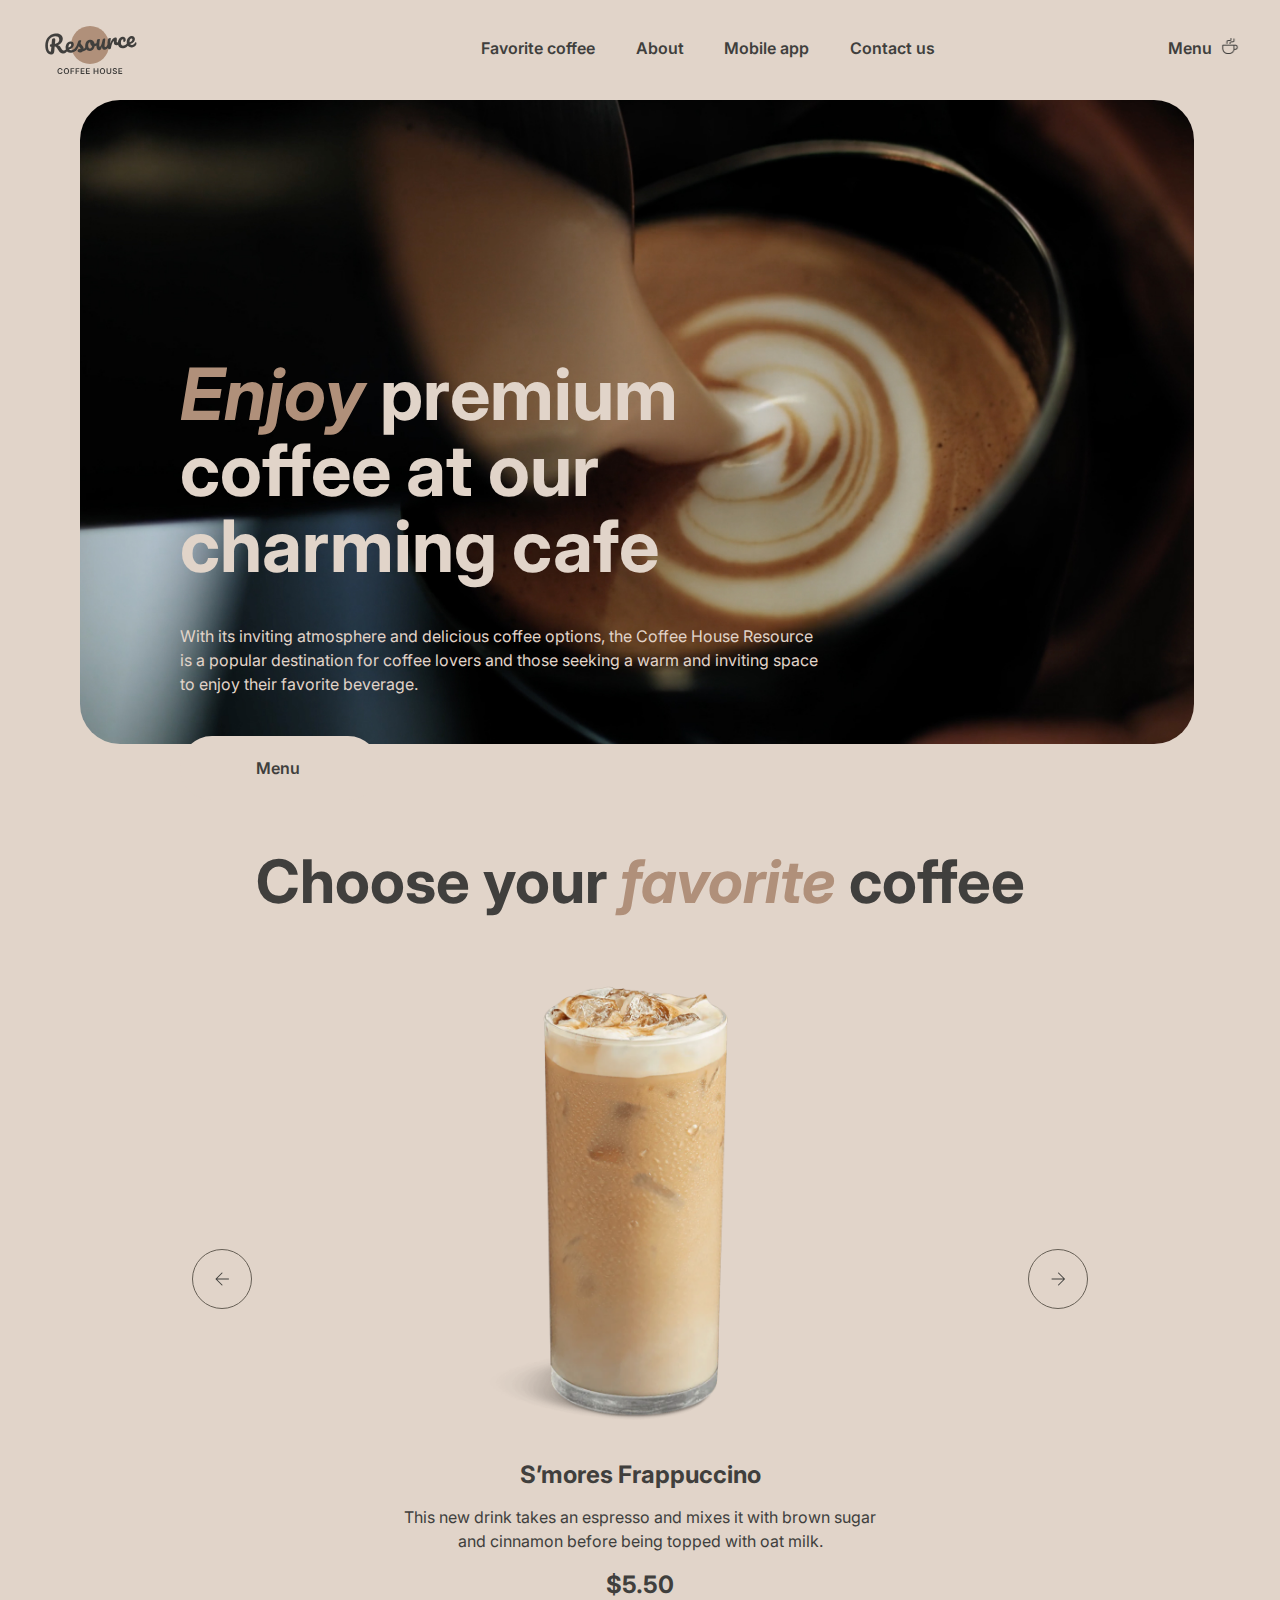
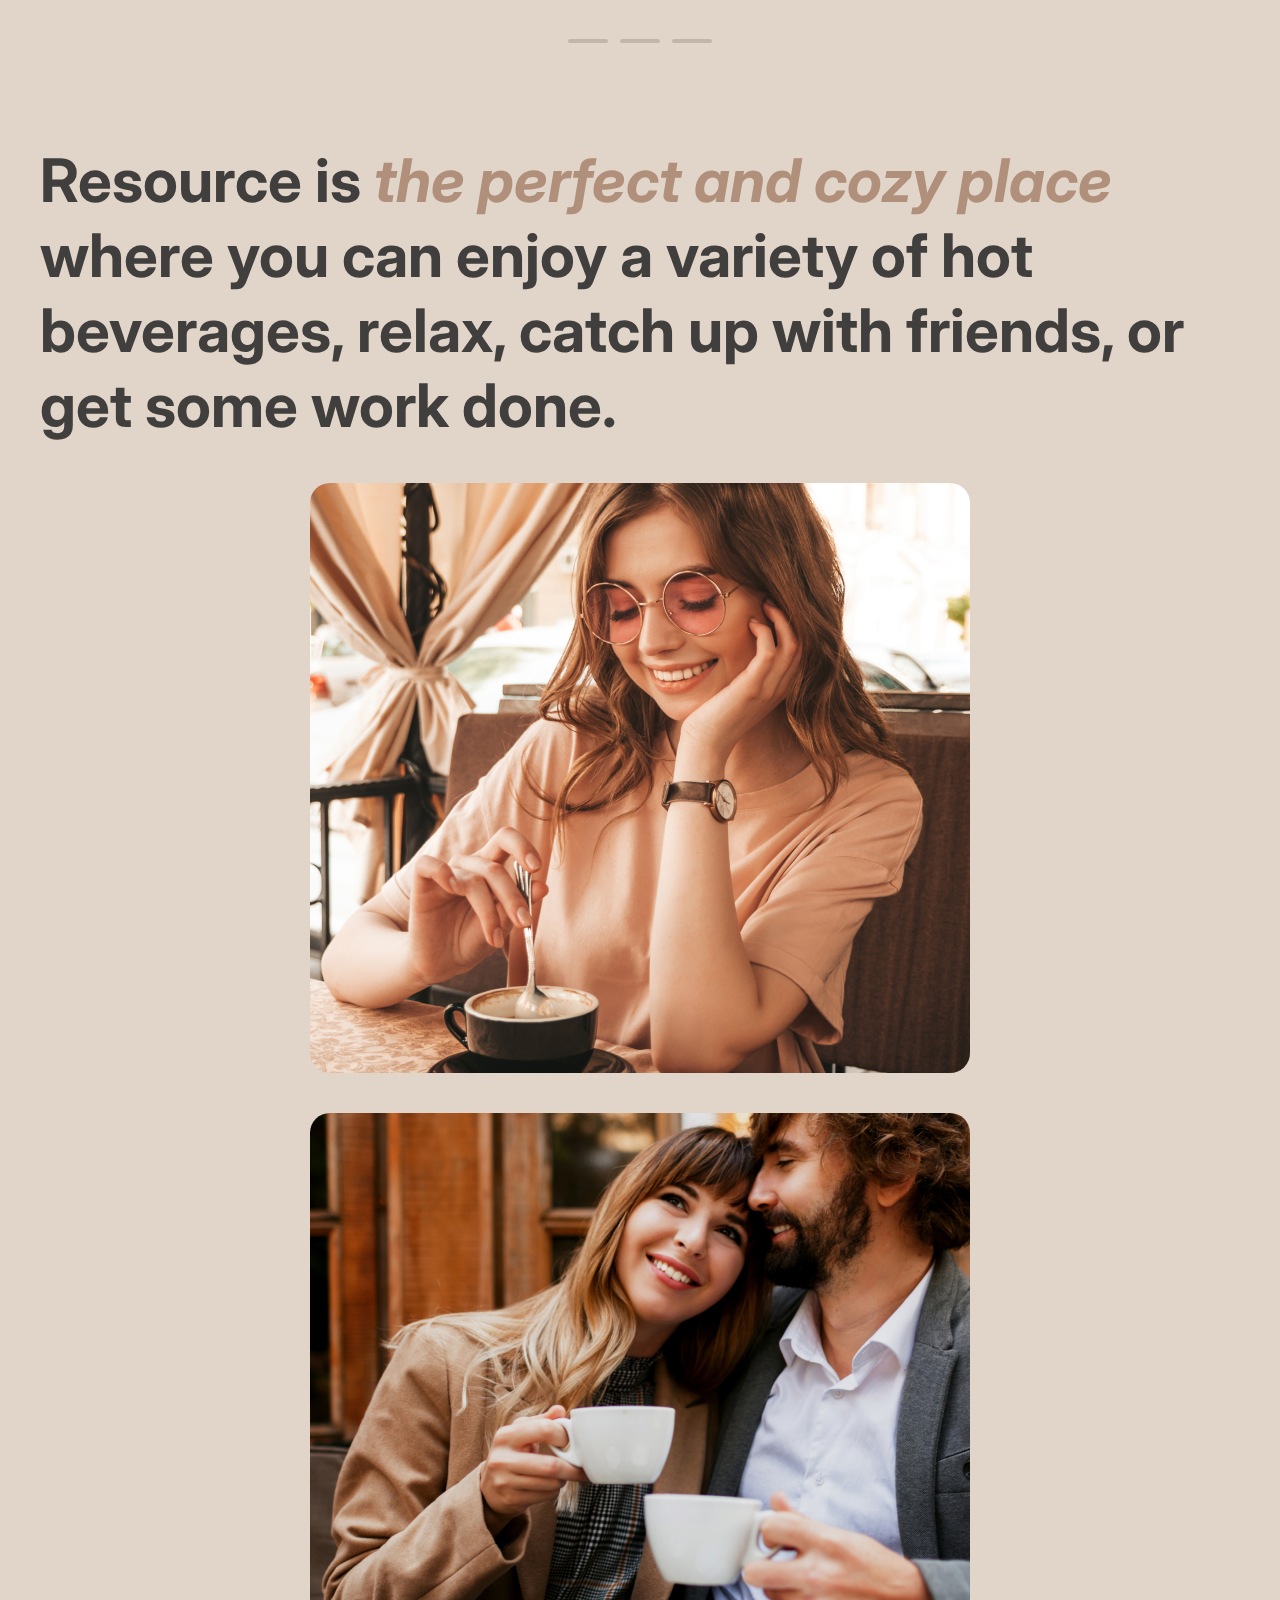
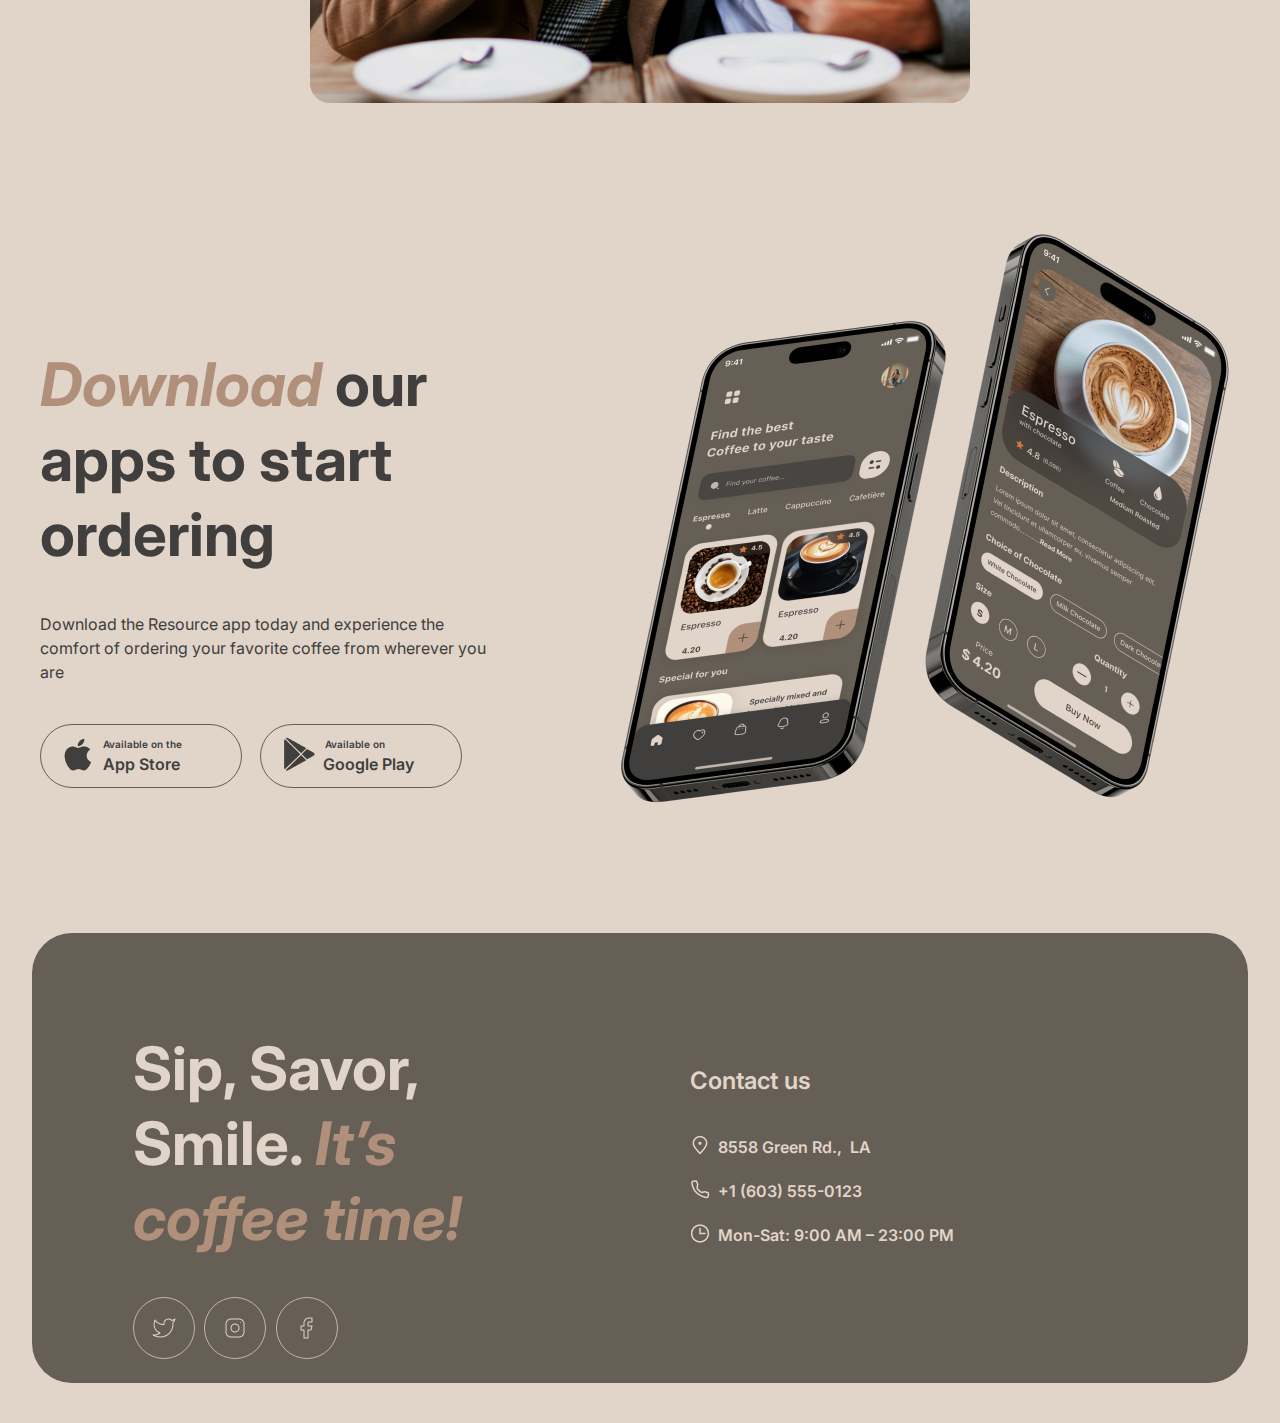
==== commit 696326ad: "feat: add styles and popup, video in html" ====
--- a/coffee-house/index.html
+++ b/coffee-house/index.html
@@ -41,7 +41,7 @@
                             <a class="nav-link" href="#footer">Contact us</a>
                         </li>
                         <li class="nav-item">
-                            <a class="nav-link menu-link" href="./src/menu.html" target="_blank">
+                            <a class="nav-link menu-link" href="./src/menu.html">
                                 <p class="header-coffee">Menu</p>
                                 <div>
                                     <img  class="img-nav-coffee" src="./src/assets/icons/coffee-cup.png" alt="coffee-cup" width="20" height="20">
@@ -55,26 +55,28 @@
         <main>
             <section id="enjoy">
                 <div class="enjoy-block">
-                    <!-- <video src="https://www.pexels.com/ru-ru/video/2909914/"></video> -->
-                    <div class="enjoy-text-block">
-                        <h1 class="title-enjoy titles">
-                            <span class="title-span">Enjoy</span> premium coffee at our charming cafe
-                        </h1>
-                        <p class="subtitle-enjoy">
-                            With its inviting atmosphere and delicious coffee
-                            options, the Coffee House Resource is a popular
-                            destination for coffee lovers and those seeking a warm
-                            and inviting space to enjoy their favorite beverage.
-                        </p>
-                        <a href="./src/menu.html" target="_blank">
-                            <div class="btn-menu">
-                              <p>Menu</p>
-                              <span>
-                                <img class="btn-img" src="./src/assets/icons/coffee-cup-btn.png" alt="cup">
-                              </span>
-                            </div>
-                        </a>
-                    </div>
+                    <video autoplay muted loop id="coffee-video">
+                        <source src="./src/assets/video-coffee.mp4" type="video/mp4">
+                      </video>
+                      <div class="enjoy-text-block">
+                          <h1 class="title-enjoy titles">
+                              <span class="title-span">Enjoy</span> premium coffee at our charming cafe
+                          </h1>
+                          <p class="subtitle-enjoy">
+                              With its inviting atmosphere and delicious coffee
+                              options, the Coffee House Resource is a popular
+                              destination for coffee lovers and those seeking a warm
+                              and inviting space to enjoy their favorite beverage.
+                          </p>
+                          <a href="./src/menu.html">
+                              <div class="btn-menu">
+                                  <p>Menu</p>
+                                  <span>
+                                    <img class="btn-img" src="./src/assets/icons/coffee-cup-btn.png" alt="cup">
+                                  </span>
+                              </div>
+                          </a>
+                      </div>
                 </div>
             </section>
             <section id="favourites-coffee">
@@ -133,9 +135,15 @@
                     <button class="arrow-button next-btn"></button>
                 </div>
                 <ul class="indicators-block">
-                    <li class="indicator active-indicator"></li>
-                    <li class="indicator"></li>
-                    <li class="indicator"></li>
+                    <li class="indicator">
+                        <div class="progress" style="width: 0"></div>
+                    </li>
+                    <li class="indicator">
+                        <div class="progress" style="width: 0"></div>
+                    </li>
+                    <li class="indicator">
+                        <div class="progress" style="width: 0"></div>
+                    </li>
                 </ul>
             </section>
             <section id="about">
--- a/coffee-house/src/css/style.css
+++ b/coffee-house/src/css/style.css
@@ -23,9 +23,17 @@
   outline: none;
 }
 
-.card-cost:hover, .card-description:hover, .card-name:hover {
-  color: #b0907a;
-  text-shadow: 0.0125rem 0.0125rem 0.0625rem #403f3d;
+@media (hover: hover) {
+  .card-cost:hover, .card-description:hover, .card-name:hover {
+    color: #b0907a;
+    text-shadow: 0.0125rem 0.0125rem 0.0625rem #403f3d;
+  }
+}
+
+.total-cost, .total-text {
+  font-size: 1.5rem;
+  font-weight: 600;
+  line-height: 1.875rem;
 }
 
 html {
@@ -42,7 +50,6 @@
   line-height: 1.5rem;
   color: #403f3d;
   background-color: #e1d4c9;
-  overflow-x: hidden;
 }
 .body.active {
   overflow-y: hidden;
@@ -76,6 +83,7 @@
   justify-content: center;
   align-items: center;
   margin: 0 auto;
+  overflow-x: hidden;
 }
 
 .header {
@@ -88,8 +96,10 @@
 .header-logo-link {
   padding: 1.25rem 0rem 0rem 2.5rem;
 }
-.header-logo-link:hover:not(.menu-logo) {
-  transform: scale(1.1);
+@media (hover: hover) {
+  .header-logo-link:hover:not(.menu-logo) {
+    transform: scale(1.1);
+  }
 }
 
 .menu-logo {
@@ -121,8 +131,10 @@
   transition: all 0.4s ease-in;
   transform: translateX(-50%);
 }
-.nav-link:not(.menu-underline):hover::before {
-  width: 100%;
+@media (hover: hover) {
+  .nav-link:not(.menu-underline):hover::before {
+    width: 100%;
+  }
 }
 
 .menu-link {
@@ -140,8 +152,142 @@
   cursor: default;
 }
 
+@media screen and (max-width: 1400px) {
+  .menu-link {
+    margin: 0rem 0.4rem 0rem 12rem;
+  }
+  .wrapper {
+    max-width: 100%;
+  }
+}
+@media screen and (max-width: 950px) {
+  .menu-link {
+    margin: 0rem 0.4rem 0rem 7rem;
+  }
+}
+@media screen and (max-width: 860px) {
+  .menu-link {
+    margin: 0rem 0.4rem 0rem 1rem;
+  }
+}
+@media screen and (max-width: 768px) {
+  .burger {
+    width: 2.7rem;
+    height: 2.7rem;
+    text-align: center;
+    border-radius: 6.25rem;
+    border: none;
+    transition: all 0.4s ease-out;
+    position: relative;
+    background-color: inherit;
+    border: 0.0625rem solid #665f55;
+    margin: -0.56rem 0.37rem 0rem 0rem;
+  }
+}
+@media screen and (max-width: 768px) and (hover: hover) {
+  .burger:hover {
+    transform: scale(1.05);
+    cursor: pointer;
+    filter: drop-shadow(0.3125rem 0.3125rem 1.875rem #f8f2f2);
+  }
+}
+@media screen and (max-width: 768px) {
+  .burger::before {
+    content: "";
+    height: 4%;
+    width: 40%;
+    left: 30%;
+    position: absolute;
+    transition: all 0.5s ease 0s;
+    background-color: #403f3d;
+  }
+  .burger::after {
+    content: "";
+    height: 4%;
+    width: 40%;
+    left: 30%;
+    position: absolute;
+    transition: all 0.5s ease 0s;
+    background-color: #403f3d;
+  }
+  .burger::before {
+    content: "";
+  }
+  .burger::after {
+    content: "";
+  }
+  .burger::before {
+    top: 39%;
+  }
+  .burger::after {
+    bottom: 38%;
+  }
+  .burger.active::before {
+    top: 52%;
+    transform: rotate(-45deg) translate(0, -50%);
+  }
+  .burger.active::after {
+    bottom: 48%;
+    transform: rotate(45deg) translate(0, 50%);
+  }
+  .nav-menu {
+    width: 100%;
+    height: 100%;
+    position: fixed;
+    top: 6.2rem;
+    right: -100%;
+    justify-content: center;
+    align-content: center;
+    padding-top: 3.85rem;
+    background-color: #e1d4c9;
+    transform: translateX(0%);
+    transition: transform 0.5s ease-out, right 0.5s ease-out;
+    z-index: 1000;
+  }
+  .nav-menu.active {
+    transform: translateX(0%);
+    right: 0;
+  }
+  .nav-item {
+    display: flex;
+    justify-content: center;
+    padding: 0rem 0rem 3.37rem 2.2rem;
+  }
+  .nav-link {
+    font-size: 2rem;
+    line-height: 2.5rem;
+  }
+  .menu-link {
+    padding: 2.35rem 2.9rem 0rem 0rem;
+    display: inline-flex;
+  }
+  .header-coffee {
+    padding: 0.1rem 1rem 0rem 0rem;
+  }
+  .img-nav-coffee {
+    width: 2.5rem;
+    height: 2.5rem;
+    margin: 0.08rem 0rem 0rem 0rem;
+  }
+  .menu-underline {
+    border-bottom: none;
+  }
+}
+@media screen and (max-width: 380px) {
+  .header-logo-link {
+    padding: 1.25rem 0rem 0rem 1rem;
+  }
+  .burger {
+    margin: -0.56rem -1.14rem 0rem 0rem;
+  }
+  .nav-item {
+    display: flex;
+    justify-content: center;
+    padding: 0rem 0rem 3.37rem 2.2rem;
+  }
+}
 #enjoy {
-  height: 40.2rem;
+  min-height: 40.2rem;
   margin: 0 2.5rem;
   background: url(../assets/main-img/img-hero.jpg) center no-repeat;
   background-size: cover;
@@ -170,12 +316,13 @@
   font-size: 4.5rem;
   line-height: 4.725rem;
   text-align: left;
+  color: #e1d4c9;
 }
 
 .title-span {
+  line-height: 105%;
   font-family: "Inter", sans-serif;
   font-style: italic;
-  line-height: 105%;
   color: #b0907a;
 }
 
@@ -183,6 +330,10 @@
   font-weight: 400;
   color: #e1d4c9;
   padding: 2.55rem 2rem 2.5rem 0.025rem;
+}
+
+.btn-cup {
+  display: inline;
 }
 
 .btn-menu {
@@ -191,31 +342,152 @@
   text-align: center;
   border-radius: 6.25rem;
   border: none;
-  cursor: pointer;
   transition: all 0.4s ease-out;
+  display: flex;
+  justify-content: center;
+  align-items: center;
   font-weight: 600;
   font-size: 1rem;
   line-height: 1.5rem;
   color: #403f3d;
   background-color: #e1d4c9;
 }
-.btn-menu:hover {
-  transform: scale(1.05);
-  filter: drop-shadow(0.3125rem 0.3125rem 1.875rem #f8f2f2);
+@media (hover: hover) {
+  .btn-menu:hover {
+    transform: scale(1.05);
+    cursor: pointer;
+    filter: drop-shadow(0.3125rem 0.3125rem 1.875rem #f8f2f2);
+  }
+}
+.btn-menu > span {
+  opacity: 0;
+  padding-left: 1rem;
 }
 .btn-menu > p {
-  padding-top: 1.25rem;
-}
-.btn-menu:hover {
-  display: flex;
-  color: #665f55;
-  background: url(../assets/icons/coffee-cup.png) no-repeat #b0907a;
-  background-position: right 4rem bottom 1.4rem;
-}
-.btn-menu:hover > p {
-  margin: 0.1rem 0rem 0rem 4.2rem;
-}
-
+  padding-left: 2rem;
+}
+@media (hover: hover) {
+  .btn-menu:hover > p {
+    padding-right: 0.2rem;
+    transition: all 0.4s ease-in;
+  }
+  .btn-menu:hover > span {
+    opacity: 100%;
+    padding-right: 2rem;
+    transition: none;
+  }
+}
+
+@media screen and (max-width: 1400px) {
+  #enjoy {
+    width: 87%;
+    margin-left: 5rem;
+  }
+  .enjoy-block {
+    width: 70%;
+  }
+}
+@media screen and (max-width: 1250px) {
+  #enjoy {
+    width: 88%;
+    margin: 0rem 4rem;
+  }
+}
+@media screen and (max-width: 1050px) {
+  #enjoy {
+    width: 90%;
+    margin: 0rem 3rem;
+  }
+  .enjoy-block {
+    width: 90%;
+  }
+}
+@media screen and (max-width: 970px) {
+  #enjoy {
+    width: 95%;
+    margin: 0rem 2rem;
+  }
+}
+@media screen and (max-width: 850px) {
+  #enjoy {
+    width: 93%;
+    margin-left: 0rem 1rem;
+  }
+  .subtitle-enjoy {
+    padding: 1rem 2rem 1.5rem 0.025rem;
+  }
+}
+@media screen and (max-width: 768px) {
+  #enjoy {
+    width: 89.6%;
+    margin-left: 2.5rem;
+  }
+  .enjoy-block {
+    padding: 6.25rem 0rem 0rem 3.7rem;
+  }
+  .subtitle-enjoy {
+    padding: 2.58rem 2rem 2.45rem 0.025rem;
+  }
+  .btn-menu > span {
+    opacity: 100%;
+    margin: 0.4rem 2.1rem 0rem -0.5rem;
+  }
+}
+@media screen and (max-width: 720px) {
+  .titles {
+    font-size: 2rem;
+    line-height: 2.5rem;
+  }
+  .title-enjoy {
+    font-size: 2.625rem;
+    line-height: 3.0187rem;
+  }
+}
+@media screen and (max-width: 660px) {
+  #enjoy {
+    max-width: 75%;
+    margin-left: 6rem;
+  }
+}
+@media screen and (max-width: 580px) {
+  #enjoy {
+    max-width: 65%;
+    margin-left: 8.5rem;
+  }
+}
+@media screen and (max-width: 500px) {
+  #enjoy {
+    max-width: 55%;
+    margin-left: 10.5rem;
+  }
+}
+@media screen and (max-width: 420px) {
+  #enjoy {
+    max-width: 48%;
+    margin-left: 12rem;
+  }
+  .enjoy-block {
+    padding: 3rem 0rem 0rem 1.7rem;
+  }
+}
+@media screen and (max-width: 380px) {
+  #enjoy {
+    max-width: 100%;
+    width: 348px;
+    min-height: 34.5rem;
+    margin-left: 2rem;
+  }
+  .enjoy-block {
+    width: 100%;
+    padding: 3.7rem 0rem 0rem 1rem;
+  }
+  .title-enjoy {
+    padding: 0rem;
+  }
+  .subtitle-enjoy {
+    padding: 2.45rem 1rem 2.5rem 0.025rem;
+  }
+}
 .title-favourites {
   padding: 6.25rem 0rem 2.5rem 0rem;
 }
@@ -235,6 +507,13 @@
   display: flex;
   flex-direction: row;
   overflow: hidden;
+  transform: 0.5s ease-in-out;
+}
+
+.slider {
+  width: 90rem;
+  display: flex;
+  transform: 0.5s ease-in-out;
 }
 
 .slider-item {
@@ -261,28 +540,34 @@
   text-align: center;
   border-radius: 6.25rem;
   border: none;
-  cursor: pointer;
   transition: all 0.4s ease-out;
   border: 0.0625rem solid #665f55;
   background-color: inherit;
 }
-.arrow-button:hover {
-  transform: scale(1.05);
-  filter: drop-shadow(0.3125rem 0.3125rem 1.875rem #f8f2f2);
+@media (hover: hover) {
+  .arrow-button:hover {
+    transform: scale(1.05);
+    cursor: pointer;
+    filter: drop-shadow(0.3125rem 0.3125rem 1.875rem #f8f2f2);
+  }
 }
 
 .prev-btn {
   background: url(../assets/icons/arrow-left.png) center no-repeat;
 }
-.prev-btn:hover {
-  background: url(../assets/icons/arrow-left-hover.png) center no-repeat #665f55;
+@media (hover: hover) {
+  .prev-btn:hover {
+    background: url(../assets/icons/arrow-left-hover.png) center no-repeat #665f55;
+  }
 }
 
 .next-btn {
   background: url(../assets/icons/arrow-right.png) center no-repeat;
 }
-.next-btn:hover {
-  background: url(../assets/icons/arrow-right-hover..png) center no-repeat #665f55;
+@media (hover: hover) {
+  .next-btn:hover {
+    background: url(../assets/icons/arrow-right-hover..png) center no-repeat #665f55;
+  }
 }
 
 .indicators-block {
@@ -300,14 +585,77 @@
   background-color: #c1b6ad;
   cursor: pointer;
 }
-.indicator:hover {
-  background-color: #b0907a;
+@media (hover: hover) {
+  .indicator:hover {
+    background-color: #b0907a;
+  }
 }
 
 .active-indicator {
   background-color: #403f3d;
 }
 
+@media screen and (max-width: 1430px) {
+  .slider-block {
+    justify-content: space-evenly;
+  }
+}
+@media screen and (max-width: 1000px) {
+  .title-favourites {
+    padding: 6.25rem 3rem 2.5rem;
+  }
+}
+@media screen and (max-width: 768px) {
+  .slider-block {
+    padding: 0rem;
+  }
+}
+@media screen and (max-width: 650px) {
+  .title-favourites {
+    padding: 6.25rem 12rem 2.5rem;
+  }
+  .slider-block {
+    padding: 0rem 8rem;
+  }
+  .slider-subtitle {
+    padding: 0.95rem 5rem 0.1rem;
+  }
+  .arrow-button {
+    display: none;
+  }
+}
+@media screen and (max-width: 380px) {
+  .slider-container {
+    width: 22rem;
+    height: 35rem;
+  }
+  .slider {
+    width: 66rem;
+  }
+  .slider-item {
+    width: 22rem;
+    height: 35rem;
+  }
+  .title-favourites {
+    padding: 6.27rem 0rem 2.5rem;
+  }
+  .slider-block {
+    padding: 0rem;
+  }
+  .coffee-block > img {
+    width: 21.75rem;
+    height: 21.75rem;
+  }
+  .slider-description {
+    padding: 0.87rem 0rem 0.95rem;
+  }
+  .slider-subtitle {
+    padding: 0rem 0rem 0.15rem;
+  }
+  .indicators-block {
+    padding: 0.68rem 0rem 2rem 0.8rem;
+  }
+}
 .title-about {
   text-align: left;
   padding-left: 2.5rem;
@@ -336,7 +684,6 @@
   height: 36.875rem;
   border-radius: 1.25rem;
   overflow: hidden;
-  cursor: pointer;
   margin-bottom: 2.5rem;
 }
 
@@ -345,34 +692,93 @@
   height: 26.875rem;
   border-radius: 1.25rem;
   overflow: hidden;
-  cursor: pointer;
   margin-bottom: 2.5rem;
 }
 
 .img-about {
+  transition: all 0.4s ease-out;
   width: 100%;
   height: 100%;
   -o-object-fit: cover;
      object-fit: cover;
   transform: scale(1.1);
+}
+@media (hover: hover) {
+  .img-about:hover {
+    transform: scale(1);
+  }
+}
+
+.img-about-small {
   transition: all 0.4s ease-out;
-}
-.img-about:hover {
-  transform: scale(1);
-}
-
-.img-about-small {
   width: 100%;
   height: 100%;
   -o-object-fit: cover;
      object-fit: cover;
   transform: scale(1.1);
-  transition: all 0.4s ease-out;
-}
-.img-about-small:hover {
-  transform: scale(1);
-}
-
+}
+@media (hover: hover) {
+  .img-about-small:hover {
+    transform: scale(1);
+  }
+}
+
+@media screen and (max-width: 1350px) {
+  .img-block {
+    flex-direction: column;
+    justify-content: center;
+    align-items: center;
+  }
+  .each-img-block-small {
+    display: none;
+  }
+}
+@media screen and (max-width: 768px) {
+  .title-about {
+    padding: 0rem 2.5rem;
+  }
+  .each-img-block {
+    padding: 0rem 0.9rem;
+  }
+}
+@media screen and (max-width: 740px) {
+  .title-about {
+    padding: 0rem 5rem;
+  }
+  .each-img-block {
+    width: 32.5rem;
+    padding: 0rem;
+  }
+}
+@media screen and (max-width: 620px) {
+  .title-about {
+    padding: 0rem 9rem;
+  }
+  .each-img-block {
+    width: 23.75rem;
+  }
+}
+@media screen and (max-width: 480px) {
+  .title-about {
+    padding: 0rem 10rem;
+  }
+  .each-img-block {
+    width: 21.75rem;
+  }
+}
+@media screen and (max-width: 440px) {
+  .title-about {
+    padding: 0rem 12rem;
+  }
+}
+@media screen and (max-width: 380px) {
+  .title-about {
+    padding: 4.3rem 2rem 0rem;
+  }
+  .img-about {
+    transform: scale(1.25);
+  }
+}
 #mobile-app {
   display: flex;
   flex-direction: row;
@@ -404,24 +810,28 @@
   text-align: center;
   border-radius: 6.25rem;
   border: none;
-  cursor: pointer;
   transition: all 0.4s ease-out;
   border: 0.0625rem solid #665f55;
   text-align: center;
 }
-.download:hover {
-  transform: scale(1.05);
-  filter: drop-shadow(0.3125rem 0.3125rem 1.875rem #f8f2f2);
+@media (hover: hover) {
+  .download:hover {
+    transform: scale(1.05);
+    cursor: pointer;
+    filter: drop-shadow(0.3125rem 0.3125rem 1.875rem #f8f2f2);
+  }
 }
 
 .apple-load {
   background: url(../assets/icons/apple-dark.png) no-repeat;
   background-position: left 1.45rem bottom 1rem;
 }
-.apple-load:hover {
-  color: #e1d4c9;
-  background: url(../assets/icons/apple.png) no-repeat #665f55;
-  background-position: left 1.25rem bottom 0.9rem;
+@media (hover: hover) {
+  .apple-load:hover {
+    color: #e1d4c9;
+    background: url(../assets/icons/apple.png) no-repeat #665f55;
+    background-position: left 1.25rem bottom 0.9rem;
+  }
 }
 
 .google-load {
@@ -429,10 +839,12 @@
   background-position: left 1.45rem bottom 1rem;
   margin-left: 1.1rem;
 }
-.google-load:hover {
-  color: #e1d4c9;
-  background: url(../assets/icons/google-hover.png) no-repeat #665f55;
-  background-position: left 1.4rem bottom 0.9rem;
+@media (hover: hover) {
+  .google-load:hover {
+    color: #e1d4c9;
+    background: url(../assets/icons/google-hover.png) no-repeat #665f55;
+    background-position: left 1.4rem bottom 0.9rem;
+  }
 }
 
 .first-apple-subtitle {
@@ -457,42 +869,148 @@
   text-align: center;
   border-radius: 6.25rem;
   border: none;
-  cursor: pointer;
   transition: all 0.4s ease-out;
   border: 0.0625rem solid #c1b6ad;
   background-color: inherit;
 }
-.icon-contacts:hover {
-  transform: scale(1.05);
-  filter: drop-shadow(0.3125rem 0.3125rem 1.875rem #f8f2f2);
+@media (hover: hover) {
+  .icon-contacts:hover {
+    transform: scale(1.05);
+    cursor: pointer;
+    filter: drop-shadow(0.3125rem 0.3125rem 1.875rem #f8f2f2);
+  }
 }
 
 .twiter {
   background: url(../assets/icons/twiter.png) center no-repeat;
 }
-.twiter:hover {
-  background: url(../assets/icons/twiter-hover.png) center no-repeat #e1d4c9;
+@media (hover: hover) {
+  .twiter:hover {
+    background: url(../assets/icons/twiter-hover.png) center no-repeat #e1d4c9;
+  }
 }
 
 .instagram {
   background: url(../assets/icons/instagram.png) center no-repeat;
 }
-.instagram:hover {
-  background: url(../assets/icons/instagram-hover.png) center no-repeat #e1d4c9;
+@media (hover: hover) {
+  .instagram:hover {
+    background: url(../assets/icons/instagram-hover.png) center no-repeat #e1d4c9;
+  }
 }
 
 .facebook {
   background: url(../assets/icons/facebook.png) center no-repeat;
 }
-.facebook:hover {
-  color: #403f3d;
-  background: url(../assets/icons/facebook-hover.png) center no-repeat #e1d4c9;
+@media (hover: hover) {
+  .facebook:hover {
+    color: #403f3d;
+    background: url(../assets/icons/facebook-hover.png) center no-repeat #e1d4c9;
+  }
 }
 
 .img-app {
   padding: 3.8rem 2.5rem 0rem 0rem;
 }
 
+@media screen and (max-width: 1200px) {
+  #mobile-app {
+    flex-direction: column;
+    align-content: center;
+  }
+  .text-block-app {
+    padding: 0rem 6rem;
+  }
+  .title-app {
+    text-align: center;
+    padding-right: 0rem;
+  }
+  .app-subtitle {
+    padding-left: 4rem;
+  }
+  .download-block {
+    margin-left: 3rem;
+  }
+  .img-app {
+    display: flex;
+    justify-content: center;
+  }
+}
+@media screen and (max-width: 768px) {
+  .text-block-app {
+    padding: 0rem;
+  }
+  .title-app {
+    padding: 3.75rem 0rem 0rem 2.48rem;
+    text-align: left;
+  }
+  .app-subtitle {
+    padding: 2.5rem 2.47rem 2.5rem;
+  }
+  .download-block {
+    margin-left: 2.46rem;
+  }
+  .img-app {
+    padding: 6.25rem 0rem 0.4rem 0rem;
+  }
+}
+@media screen and (max-width: 710px) {
+  .text-block-app {
+    padding: 0rem 3rem;
+  }
+  .download-block {
+    flex-wrap: wrap;
+  }
+  .img-mobile-app {
+    width: 21.75rem;
+    height: 21.75rem;
+  }
+}
+@media screen and (max-width: 640px) {
+  .text-block-app {
+    padding: 0rem 8rem 0rem 7.8rem;
+  }
+  .download-block {
+    margin: 0rem 4rem;
+  }
+  .apple-load {
+    margin: 0rem 0rem 2rem;
+  }
+  .google-load {
+    margin: 0rem;
+  }
+}
+@media screen and (max-width: 450px) {
+  .text-block-app {
+    padding: 0rem 10rem;
+  }
+}
+@media screen and (max-width: 380px) {
+  .text-block-app {
+    padding: 0rem 0rem 0rem 1rem;
+  }
+  .title-app {
+    padding: 3.8rem 1rem 0rem 0.95rem;
+  }
+  .app-subtitle {
+    padding: 2.45rem 1rem 2.5rem;
+  }
+  .download-block {
+    margin-left: 1rem;
+  }
+  .apple-load {
+    margin: 0rem 0rem 1.2rem;
+  }
+  .first-apple-subtitle {
+    padding: 0.65rem 0rem 0.15rem 0.15rem;
+  }
+  .first-google-subtitle {
+    padding: 0.7rem 0.75rem 0.1rem 0rem;
+  }
+  .img-app {
+    padding: 2.5rem 0.5rem 0.4rem;
+  }
+}
 #footer {
   width: 85rem;
   height: 28.1rem;
@@ -510,6 +1028,7 @@
 .title-footer {
   padding-bottom: 2.6rem;
   text-align: left;
+  color: #e1d4c9;
 }
 
 .icons-contacts {
@@ -566,14 +1085,95 @@
   transition: all 0.4s ease-in;
   transform: translateX(-50%);
 }
-.contacts-link:hover::before {
-  width: 100%;
+@media (hover: hover) {
+  .contacts-link:hover::before {
+    width: 100%;
+  }
 }
 
 .logo-contacts {
   padding-right: 0.5rem;
 }
 
+@media screen and (max-width: 1400px) {
+  #footer {
+    width: 95%;
+    margin: 0rem 2rem 2.5rem;
+  }
+}
+@media screen and (max-width: 1100px) {
+  #footer {
+    width: 90%;
+    height: 100%;
+    flex-direction: column;
+    flex-wrap: wrap;
+    justify-content: center;
+    background-position: center;
+    margin: 0rem 2rem 2.5rem;
+  }
+  .title-footer {
+    margin: 0rem 4rem;
+  }
+  .icons-contacts {
+    padding-left: 4rem;
+  }
+  .contacts {
+    width: 90%;
+    display: flex;
+    flex-direction: column;
+    justify-content: left;
+    padding: 2rem 5rem;
+  }
+  .visit-us {
+    width: 90%;
+    padding-left: 2rem;
+  }
+}
+@media screen and (max-width: 1000px) {
+  #footer {
+    width: 94%;
+    margin: 0rem 2rem 2.5rem;
+  }
+  .title-footer {
+    margin: 0rem 3rem;
+  }
+}
+@media screen and (max-width: 768px) {
+  #footer {
+    width: 89.7%;
+    margin: 0rem 2rem 2.5rem;
+  }
+  .title-footer {
+    margin: 0.18rem 2rem 0rem 1.7rem;
+    padding-bottom: 2.4rem;
+  }
+  .icons-contacts {
+    padding-left: 1.76rem;
+  }
+  .contacts {
+    padding: 6.25rem 3.8rem 5.65rem;
+  }
+}
+@media screen and (max-width: 380px) {
+  #footer {
+    width: 91.5%;
+    margin: 0rem 0rem 2.5rem;
+  }
+  .visit-us {
+    width: 93%;
+    padding: 3.77rem 0rem 0.3rem 1rem;
+  }
+  .title-footer {
+    margin: 0rem;
+    padding-bottom: 2.4rem;
+  }
+  .icons-contacts {
+    padding-left: 0rem;
+  }
+  .contacts {
+    padding: 2.2rem 5rem 3.15rem 1rem;
+  }
+}
 .title-menu {
   padding: 0rem 18rem;
 }
@@ -601,19 +1201,41 @@
   text-align: center;
   border-radius: 6.25rem;
   border: none;
-  cursor: pointer;
   transition: all 0.4s ease-out;
 }
-.tab-item > .circle:hover {
-  transform: scale(1.05);
-  filter: drop-shadow(0.3125rem 0.3125rem 1.875rem #f8f2f2);
-}
-.tab-item:hover, .tab-item.active-btn {
+@media (hover: hover) {
+  .tab-item > .circle:hover {
+    transform: scale(1.05);
+    cursor: pointer;
+    filter: drop-shadow(0.3125rem 0.3125rem 1.875rem #f8f2f2);
+  }
+}
+@media (hover: hover) {
+  .tab-item:hover {
+    color: #e1d4c9;
+    background-color: #665f55;
+  }
+  .tab-item:hover > .circle {
+    background-color: #e1d4c9;
+  }
+}
+.tab-item.active-btn {
   color: #e1d4c9;
   background-color: #665f55;
 }
-.tab-item:hover > .circle, .tab-item.active-btn > .circle {
+.tab-item.active-btn:hover {
+  transform: none;
+  cursor: default;
+}
+.tab-item.active-btn > .circle {
   background-color: #e1d4c9;
+  transform: none;
+}
+@media (hover: hover) {
+  .tab-item.active-btn > .circle:hover {
+    filter: none;
+    cursor: default;
+  }
 }
 
 .coffee {
@@ -622,13 +1244,15 @@
   text-align: center;
   border-radius: 6.25rem;
   border: none;
-  cursor: pointer;
   transition: all 0.4s ease-out;
   border: 0.0625rem solid #c1b6ad;
 }
-.coffee:hover {
-  transform: scale(1.05);
-  filter: drop-shadow(0.3125rem 0.3125rem 1.875rem #f8f2f2);
+@media (hover: hover) {
+  .coffee:hover {
+    transform: scale(1.05);
+    cursor: pointer;
+    filter: drop-shadow(0.3125rem 0.3125rem 1.875rem #f8f2f2);
+  }
 }
 .coffee > .circle {
   background: url(../assets/icons/🫖coffee.png) center no-repeat #c1b6ad;
@@ -644,13 +1268,15 @@
   text-align: center;
   border-radius: 6.25rem;
   border: none;
-  cursor: pointer;
   transition: all 0.4s ease-out;
   border: 0.0625rem solid #c1b6ad;
 }
-.tea:hover {
-  transform: scale(1.05);
-  filter: drop-shadow(0.3125rem 0.3125rem 1.875rem #f8f2f2);
+@media (hover: hover) {
+  .tea:hover {
+    transform: scale(1.05);
+    cursor: pointer;
+    filter: drop-shadow(0.3125rem 0.3125rem 1.875rem #f8f2f2);
+  }
 }
 .tea > .circle {
   background: url(../assets/icons/🫖.png) center no-repeat #c1b6ad;
@@ -665,13 +1291,15 @@
   text-align: center;
   border-radius: 6.25rem;
   border: none;
-  cursor: pointer;
   transition: all 0.4s ease-out;
   border: 0.0625rem solid #c1b6ad;
 }
-.dessert:hover {
-  transform: scale(1.05);
-  filter: drop-shadow(0.3125rem 0.3125rem 1.875rem #f8f2f2);
+@media (hover: hover) {
+  .dessert:hover {
+    transform: scale(1.05);
+    cursor: pointer;
+    filter: drop-shadow(0.3125rem 0.3125rem 1.875rem #f8f2f2);
+  }
 }
 .dessert > .circle {
   background: url(../assets/icons/cake.png) center no-repeat #c1b6ad;
@@ -691,14 +1319,23 @@
 .card-block {
   width: 19.3rem;
   height: 31.55rem;
+  display: block;
   margin-bottom: 2.38rem;
   border: 0.0625rem solid #c1b6ad;
   border-radius: 2.5rem;
   cursor: pointer;
 }
-.card-block:hover {
-  transform: scale(1.01);
-  box-shadow: 0.2rem 0.2rem 0.2rem 0.2rem #403f3d;
+@media (hover: hover) {
+  .card-block:hover {
+    box-shadow: 0.2rem 0.2rem 0.2rem 0.2rem #403f3d;
+  }
+  .card-block:hover .card-img {
+    transform: scale(1);
+  }
+}
+
+.hidden {
+  display: none;
 }
 
 .card-img-container {
@@ -709,15 +1346,17 @@
 }
 
 .card-img {
+  transition: all 0.4s ease-out;
   width: 100%;
   height: 100%;
   -o-object-fit: cover;
      object-fit: cover;
   transform: scale(1.1);
-  transition: all 0.4s ease-out;
-}
-.card-img:hover {
-  transform: scale(1);
+}
+@media (hover: hover) {
+  .card-img:hover {
+    transform: scale(1);
+  }
 }
 
 .card-block-text {
@@ -742,17 +1381,504 @@
 
 .loading-btn {
   display: none;
-  width: 3.75rem;
-  height: 3.75rem;
+  margin: 0.1rem 22.5rem 6.25rem;
+  width: 3.62rem;
+  height: 3.62rem;
   text-align: center;
   border-radius: 6.25rem;
   border: none;
-  cursor: pointer;
   transition: all 0.4s ease-out;
   background: url(../assets/icons/refresh.png) center no-repeat;
   border: 0.0625rem solid #665f55;
 }
-.loading-btn:hover {
-  transform: scale(1.05);
-  filter: drop-shadow(0.3125rem 0.3125rem 1.875rem #f8f2f2);
+@media (hover: hover) {
+  .loading-btn:hover {
+    transform: scale(1.05);
+    cursor: pointer;
+    filter: drop-shadow(0.3125rem 0.3125rem 1.875rem #f8f2f2);
+  }
+}
+
+@media screen and (max-width: 1320px) {
+  .title-menu {
+    padding: 0rem 10rem;
+  }
+  .menu-block {
+    padding: 0rem 6rem 3rem;
+  }
+}
+@media screen and (max-width: 1220px) {
+  .card-block {
+    margin: 0rem 1rem 2.38rem;
+  }
+}
+@media screen and (max-width: 920px) {
+  .title-menu {
+    padding: 0rem 6rem;
+  }
+  .menu-block {
+    padding: 0rem 2rem 3.9rem;
+  }
+}
+@media screen and (max-width: 768px) {
+  .title-menu {
+    padding: 0rem 3rem;
+  }
+  .tabs {
+    padding: 2.4rem 0rem 2.05rem;
+  }
+  .menu-block {
+    justify-content: space-around;
+    padding: 0rem 2.6rem 0rem 2.55rem;
+  }
+  .card-block:nth-child(2) {
+    margin-bottom: 2.415rem;
+  }
+  .menu-block .card-block:nth-last-child(-n+4) {
+    display: none;
+  }
+  .menu-block .card-block:nth-child(-n+4) {
+    display: block;
+  }
+  .loading-btn {
+    display: block;
+  }
+}
+@media screen and (max-width: 700px) {
+  .title-menu {
+    padding: 0rem 10rem;
+  }
+  .menu-block {
+    padding: 0rem 8.5rem;
+  }
+}
+@media screen and (max-width: 405px) {
+  .title-menu {
+    padding: 0.05rem 14rem 0rem;
+  }
+  .tabs {
+    padding: 2.35rem 0rem 2.04rem;
+  }
+  .tab-item {
+    margin: 0rem 0.2rem 0rem 0.15rem;
+  }
+  .tab-item:first-child {
+    margin-right: 0.21rem;
+  }
+  .menu-block {
+    padding: 0rem 6.1rem 0rem 6rem;
+  }
+  .card-block {
+    margin-bottom: 2.45rem;
+  }
+  .loading-btn {
+    margin: 0.05rem 22.5rem 6.25rem;
+  }
+}
+/* popup---------------------------------------------------------------------------------------------------- */
+.modal-window {
+  display: none;
+}
+
+.modal-overlay {
+  position: fixed;
+  left: 0;
+  top: 0;
+  right: 0;
+  bottom: 0;
+  background-color: rgba(0, 0, 0, 0.7);
+  display: flex;
+  align-items: center;
+  justify-content: center;
+  height: 100vh;
+  cursor: pointer;
+}
+
+.modal-popup {
+  max-width: 50rem;
+  max-height: 31.5rem;
+  display: flex;
+  flex-direction: row;
+  justify-content: space-evenly;
+  position: fixed;
+  padding: 1rem 0rem;
+  top: 50%;
+  left: 50%;
+  margin-right: -50%;
+  transform: translate(-50%, -50%);
+  z-index: 3;
+  background-color: #e1d4c9;
+  border-radius: 2.5rem;
+  cursor: default;
+}
+
+.img-popup-block {
+  width: 19.375rem;
+  height: 19.375rem;
+  border-radius: 2.5rem;
+  overflow: hidden;
+}
+
+.img-popup {
+  transition: all 0.4s ease-out;
+  width: 100%;
+  height: 100%;
+  -o-object-fit: cover;
+     object-fit: cover;
+  transform: scale(1.1);
+}
+@media (hover: hover) {
+  .img-popup:hover {
+    transform: scale(1);
+  }
+}
+
+.popup-description-block {
+  width: 55%;
+  padding-left: 0.25rem;
+  display: flex;
+  flex-direction: column;
+}
+
+.name {
+  font-size: 1.5rem;
+  line-height: 1.875rem;
+  padding: 0.07rem 0rem 0.69rem 0.075rem;
+}
+
+.description {
+  font-weight: 400;
+  padding: 0rem 0.08rem 1.25rem;
+}
+
+.size-block {
+  display: flex;
+  padding-top: 0.49rem;
+}
+.size-block > .tab-item {
+  width: 7.3125rem;
+  height: 2.875rem;
+  text-align: center;
+  border-radius: 6.25rem;
+  border: none;
+  transition: all 0.4s ease-out;
+  border: 0.0625rem solid #c1b6ad;
+}
+@media (hover: hover) {
+  .size-block > .tab-item:hover {
+    transform: scale(1.05);
+    cursor: pointer;
+    filter: drop-shadow(0.3125rem 0.3125rem 1.875rem #f8f2f2);
+  }
+}
+.size-block > .tab-item.active-btn {
+  color: #e1d4c9;
+  background-color: #665f55;
+}
+.size-block > .tab-item.active-btn:hover {
+  transform: none;
+  cursor: default;
+}
+.size-block > .tab-item.active-btn > .circle {
+  background-color: #e1d4c9;
+  transform: none;
+}
+@media (hover: hover) {
+  .size-block > .tab-item.active-btn > .circle:hover {
+    filter: none;
+    cursor: default;
+  }
+}
+
+.s-size {
+  margin: 0rem;
+}
+.s-size > .circle {
+  background: url(../assets/icons/s.png) center no-repeat #c1b6ad;
+}
+.s-size > p {
+  padding-right: 0.5rem;
+}
+
+.m-size {
+  margin: 0rem;
+}
+.m-size > .circle {
+  background: url(../assets/icons/m.png) center no-repeat #c1b6ad;
+}
+.m-size > p {
+  padding-right: 0.9rem;
+}
+
+.l-size {
+  margin-left: 0.2rem;
+}
+.l-size > .circle {
+  background: url(../assets/icons/l.png) center no-repeat #c1b6ad;
+}
+.l-size > p {
+  padding-right: 0.5rem;
+}
+
+.size {
+  font-weight: 400;
+}
+
+.additives {
+  font-weight: 400;
+  padding-top: 1.18rem;
+}
+
+.additives-block {
+  display: flex;
+  padding-top: 0.48rem;
+}
+.additives-block > .tab-item:not(.two-additives) {
+  width: 6.75rem;
+  height: 2.775rem;
+  text-align: center;
+  border-radius: 6.25rem;
+  border: none;
+  transition: all 0.4s ease-out;
+  border: 0.0625rem solid #c1b6ad;
+}
+@media (hover: hover) {
+  .additives-block > .tab-item:not(.two-additives):hover {
+    transform: scale(1.05);
+    cursor: pointer;
+    filter: drop-shadow(0.3125rem 0.3125rem 1.875rem #f8f2f2);
+  }
+}
+.additives-block > .tab-item:not(.two-additives).active-btn {
+  color: #e1d4c9;
+  background-color: #665f55;
+}
+.additives-block > .tab-item:not(.two-additives).active-btn:hover {
+  transform: none;
+  cursor: default;
+}
+.additives-block > .tab-item:not(.two-additives).active-btn > .circle {
+  background-color: #e1d4c9;
+  transform: none;
+}
+@media (hover: hover) {
+  .additives-block > .tab-item:not(.two-additives).active-btn > .circle:hover {
+    filter: none;
+    cursor: default;
+  }
+}
+
+.one-additives {
+  margin: 0rem;
+}
+.one-additives > .circle {
+  background: url(../assets/icons/one.png) center no-repeat #c1b6ad;
+}
+.one-additives > p {
+  padding-right: 0.4rem;
+}
+
+.two-additives {
+  width: 8.8125rem;
+  height: 2.775rem;
+  text-align: center;
+  border-radius: 6.25rem;
+  border: none;
+  transition: all 0.4s ease-out;
+  border: 0.0625rem solid #c1b6ad;
+  margin-left: 0rem;
+}
+@media (hover: hover) {
+  .two-additives:hover {
+    transform: scale(1.05);
+    cursor: pointer;
+    filter: drop-shadow(0.3125rem 0.3125rem 1.875rem #f8f2f2);
+  }
+}
+.two-additives.active-btn {
+  color: #e1d4c9;
+  background-color: #665f55;
+}
+.two-additives.active-btn:hover {
+  transform: none;
+  cursor: default;
+}
+.two-additives.active-btn > .circle {
+  background-color: #e1d4c9;
+  transform: none;
+}
+@media (hover: hover) {
+  .two-additives.active-btn > .circle:hover {
+    filter: none;
+    cursor: default;
+  }
+}
+.two-additives > .circle {
+  background: url(../assets/icons/two.png) center no-repeat #c1b6ad;
+}
+.two-additives > p {
+  padding-right: 0.65rem;
+}
+
+.three-additives {
+  margin-left: 0rem;
+}
+.three-additives > .circle {
+  background: url(../assets/icons/three.png) center no-repeat #c1b6ad;
+}
+.three-additives > p {
+  padding-right: 0.6rem;
+}
+
+.total-cost-block {
+  display: flex;
+  justify-content: space-between;
+  padding: 1.16rem 0rem 1.2rem;
+  border-bottom: 0.0625rem solid #c1b6ad;
+}
+
+.warning {
+  display: flex;
+  padding: 0.7rem 0rem 1.95rem;
+}
+.warning > p {
+  padding-left: 0.5rem;
+  font-size: 0.625rem;
+  line-height: 0.875rem;
+}
+
+.close-popup-btn {
+  width: 27.375rem;
+  height: 2.75rem;
+  text-align: center;
+  border-radius: 6.25rem;
+  border: none;
+  transition: all 0.4s ease-out;
+  display: flex;
+  justify-content: center;
+  align-items: center;
+  border: 0.0625rem solid #665f55;
+  background-color: inherit;
+}
+@media (hover: hover) {
+  .close-popup-btn:hover {
+    transform: scale(1.05);
+    cursor: pointer;
+    filter: drop-shadow(0.3125rem 0.3125rem 1.875rem #f8f2f2);
+  }
+}
+@media (hover: hover) {
+  .close-popup-btn:hover {
+    color: #e1d4c9;
+    background-color: #665f55;
+  }
+}
+
+@media screen and (max-width: 820px) {
+  .modal-popup {
+    max-width: 41.75rem;
+    max-height: 39.125rem;
+    padding: 1rem 0.7rem 0rem 0.6rem;
+  }
+  .popup-description-block {
+    width: 48.5%;
+    padding-left: 0.5rem;
+  }
+  .size-block {
+    flex-wrap: wrap;
+  }
+  .additives-block {
+    flex-wrap: wrap;
+    padding-top: 0.55rem;
+  }
+  .additives {
+    font-weight: 400;
+    padding-top: 0.7rem;
+  }
+  .tab-item {
+    margin-bottom: 0.4rem;
+  }
+  .total-cost-block {
+    padding: 0.84rem 0rem 1.2rem 0.1rem;
+  }
+  .warning {
+    padding: 0.7rem 0rem 0.95rem;
+  }
+  .close-popup-btn {
+    width: 20.25rem;
+    height: 2.75rem;
+    text-align: center;
+    border-radius: 6.25rem;
+    border: none;
+    transition: all 0.4s ease-out;
+    border: 0.0625rem solid #665f55;
+    margin: 1.1rem 0rem 0.9rem;
+  }
+}
+@media screen and (max-width: 820px) and (hover: hover) {
+  .close-popup-btn:hover {
+    transform: scale(1.05);
+    cursor: pointer;
+    filter: drop-shadow(0.3125rem 0.3125rem 1.875rem #f8f2f2);
+  }
+}
+@media screen and (max-width: 710px) {
+  .modal-popup {
+    max-width: 21.375rem;
+    min-height: 39.125rem;
+    padding: 0rem;
+  }
+  .popup-description-block {
+    width: 100%;
+    padding: 1rem 0rem 1rem 0.9rem;
+  }
+  .img-popup-block {
+    display: none;
+  }
+  .size-block {
+    flex-wrap: wrap;
+  }
+  .additives-block {
+    flex-wrap: wrap;
+    padding-top: 0.55rem;
+  }
+  .additives {
+    font-weight: 400;
+    padding-top: 0.7rem;
+  }
+  .tab-item {
+    margin-bottom: 0.4rem;
+  }
+  .m-size {
+    margin-left: 0.2rem;
+  }
+  .two-additives {
+    margin-left: 0.2rem;
+  }
+  .total-cost-block {
+    padding: 0.84rem 0rem 1.2rem 0.1rem;
+  }
+  .total-cost {
+    padding-right: 1rem;
+  }
+  .warning {
+    padding: 0.7rem 0.96rem 2.05rem 0rem;
+  }
+  .close-popup-btn {
+    width: 19.375rem;
+    height: 2.75rem;
+    text-align: center;
+    border-radius: 6.25rem;
+    border: none;
+    transition: all 0.4s ease-out;
+    border: 0.0625rem solid #665f55;
+    margin: 0rem;
+  }
+}
+@media screen and (max-width: 710px) and (hover: hover) {
+  .close-popup-btn:hover {
+    transform: scale(1.05);
+    cursor: pointer;
+    filter: drop-shadow(0.3125rem 0.3125rem 1.875rem #f8f2f2);
+  }
 }/*# sourceMappingURL=style.css.map */